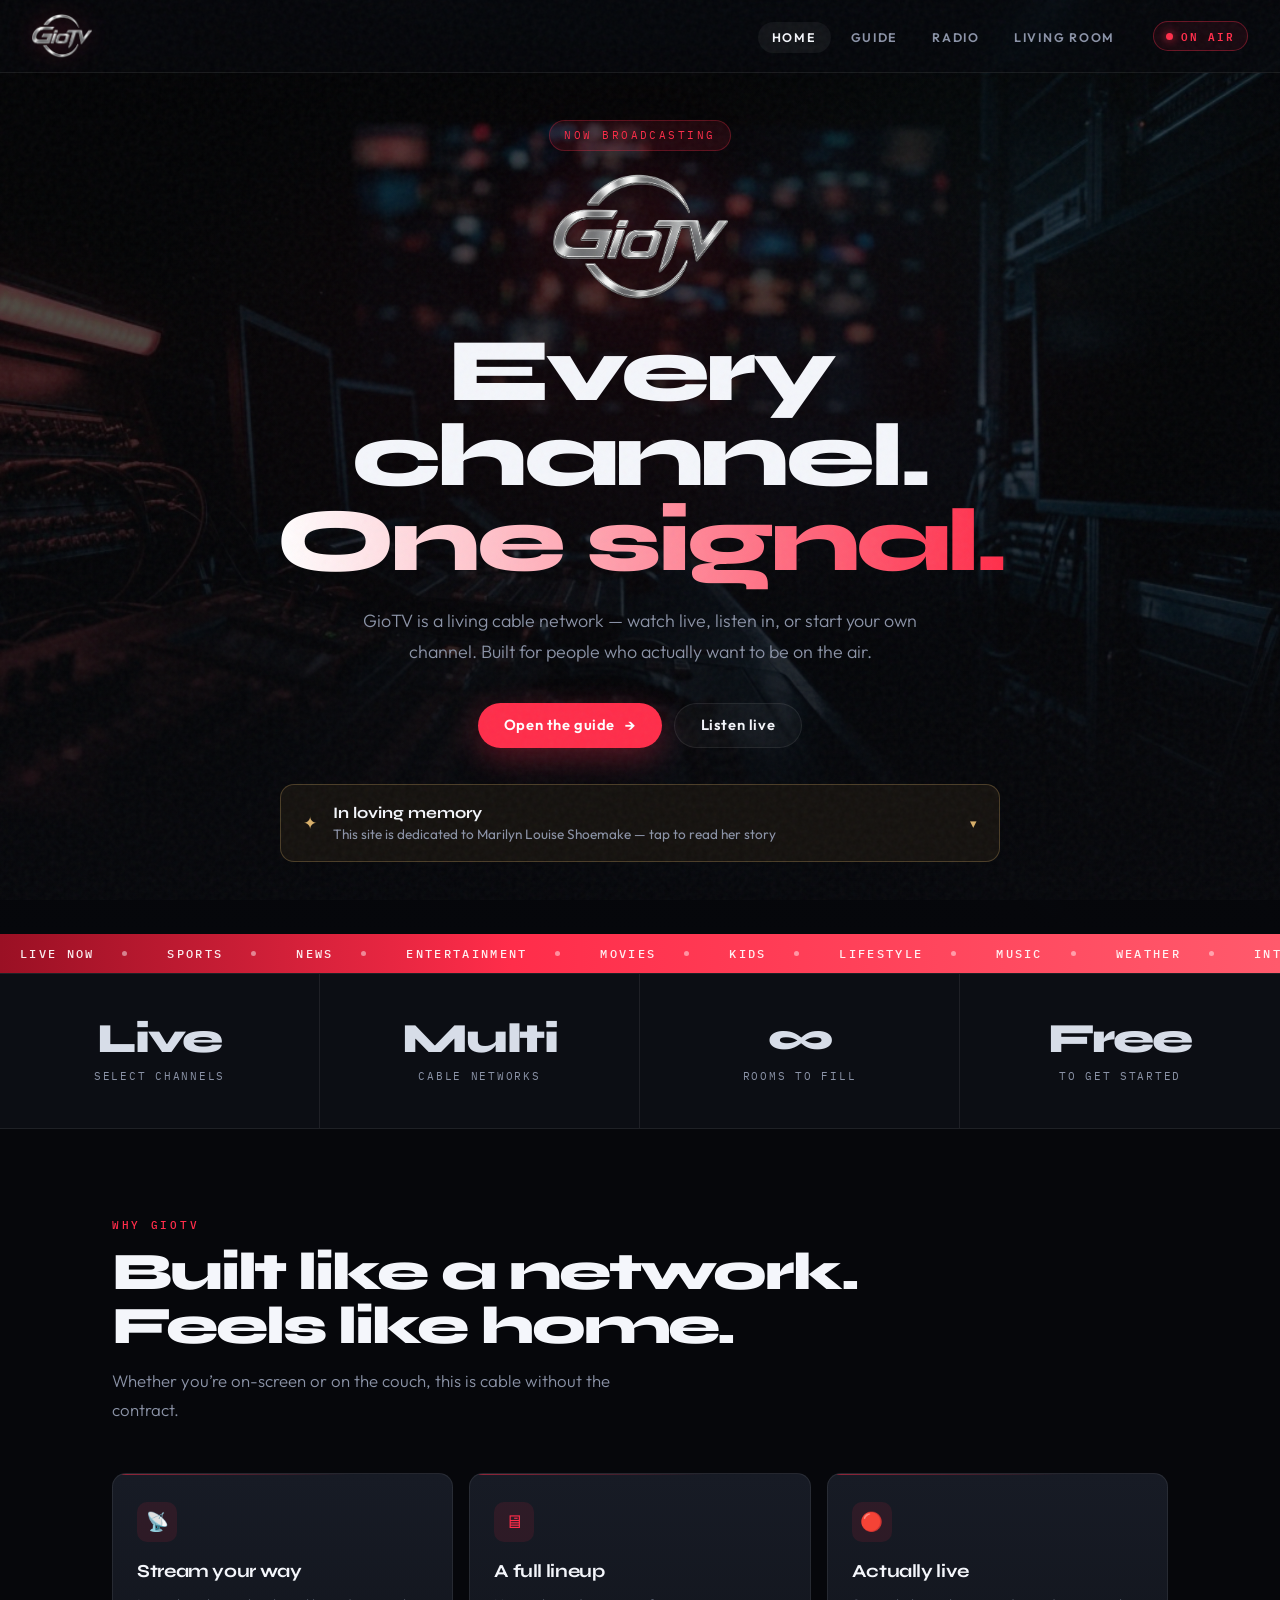
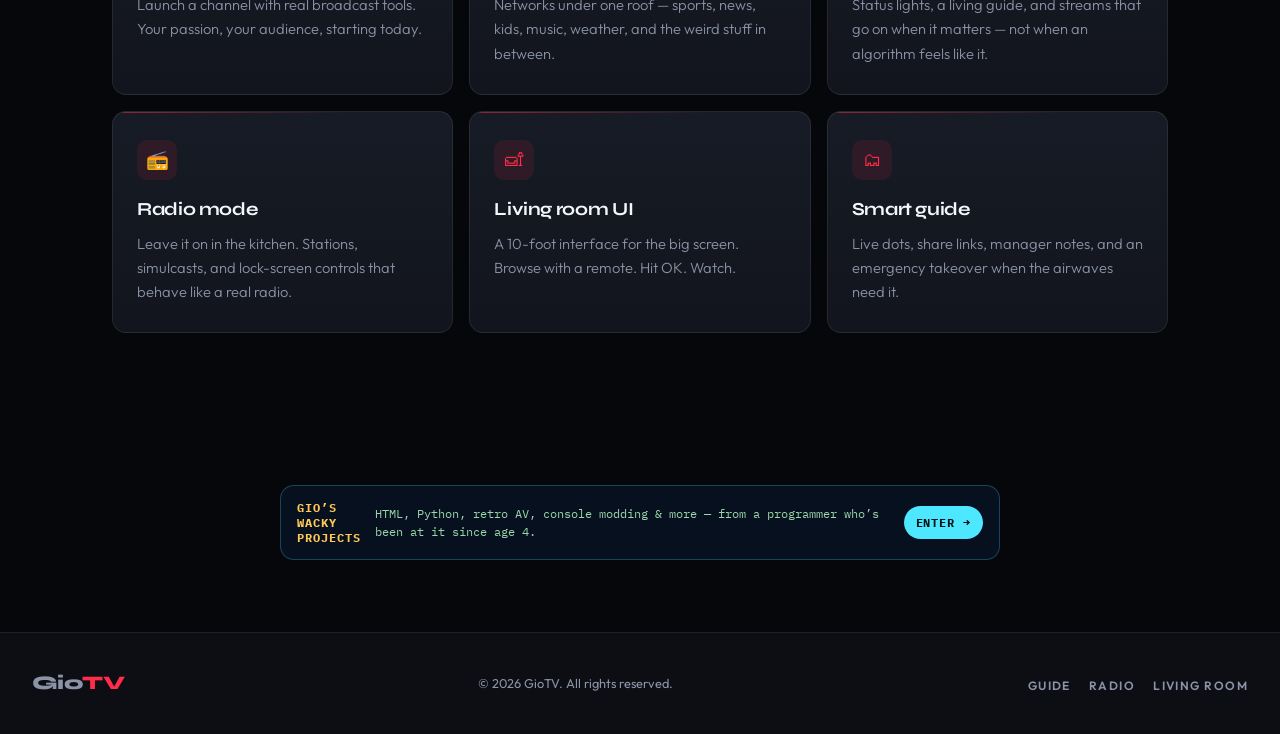
==== index.html @ 9ea66866 "Show the memorial under the homepage hero buttons It was sitting under the hero overlay. Lift it int" ====
<!DOCTYPE html>
<html lang="en">
<head>
  <meta charset="UTF-8" />
  <meta name="viewport" content="width=device-width, initial-scale=1.0"/>
  <title>GioTV – Every Channel. One Signal.</title>
  <link rel="stylesheet" href="style.css"/>
</head>
<body>
  <header class="site-header">
    <a class="brand" href="index.html">
      <img src="TV.png" alt="GioTV" class="brand-mark"/>
    </a>
    <input type="checkbox" id="nav-toggle"/>
    <label class="nav-burger" for="nav-toggle" aria-label="Open menu"><span></span><span></span><span></span></label>
    <ul class="nav-links">
      <li><a href="index.html" class="active">Home</a></li>
      <li><a href="guide.html">Guide</a></li>
      <li><a href="radio.html">Radio</a></li>
      <li><a href="tv.html">Living Room</a></li>
    </ul>
    <span class="on-air"><i></i> On air</span>
  </header>

  <section class="hero">
    <div class="hero-bg" aria-hidden="true"></div>
    <div class="hero-inner">
      <div class="hero-tag">Now broadcasting</div>
      <img src="TV.png" alt="GioTV" class="hero-logo"/>
      <h1 class="hero-headline">Every channel.<br/><em>One signal.</em></h1>
      <p class="hero-sub">
        GioTV is a living cable network — watch live, listen in, or start your own channel.
        Built for people who actually want to be on the air.
      </p>
      <div class="hero-actions">
        <a href="guide.html" class="btn btn-primary btn-arrow">Open the guide</a>
        <a href="radio.html" class="btn btn-outline">Listen live</a>
      </div>

      <div class="memorial-toggle-wrap hero-memorial">
      <button type="button" class="memorial-toggle-btn" id="memorialToggleBtn" aria-expanded="false" aria-controls="memorialPanel">
        <span class="memorial-toggle-icon">✦</span>
        <span class="memorial-toggle-text">
          <span class="memorial-toggle-title">In loving memory</span>
          <span class="memorial-toggle-sub">This site is dedicated to Marilyn Louise Shoemake — tap to read her story</span>
        </span>
        <span class="memorial-toggle-chevron">▾</span>
      </button>
      <div class="memorial-panel" id="memorialPanel">
        <section class="memorial-section" id="memorial">
          <div class="memorial-inner">
            <div class="memorial-photo-wrap">
              <div class="memorial-photo-frame">
                <img src="memorial.jpg" alt="Marilyn Louise Shoemake" class="memorial-photo"/>
              </div>
              <p class="memorial-photo-caption">Marilyn Louise Shoemake</p>
              <p class="memorial-dates">Age 87 · Passed July 19, 2026</p>
            </div>
            <div class="memorial-text">
              <div class="memorial-eyebrow">In loving memory</div>
              <h2 class="memorial-name">Marilyn Louise (Blanford) Shoemake</h2>
              <p class="memorial-lifespan">Patton, Missouri · Age 87</p>
              <div class="memorial-body">
                <p>Marilyn passed away peacefully on July 19, 2026. On June 14, 1954, she married the love of her life, <strong>Richard M. Shoemake</strong>, and together they built a life rooted in faith, family, hard work, and unconditional love.</p>
                <p>She is lovingly remembered by her children. Her greatest joy was loving others — whether caring for her family, tending her garden, feeding her animals, or welcoming loved ones around her table with homemade meals and her famous yeast rolls. Marilyn lived a life of quiet kindness and unwavering love, and her memory will forever be a blessing to all who knew and loved her.</p>
              </div>
              <div class="memorial-quote">
                <p>“Death will be no more.”</p>
                <cite>Revelation 21:4 · <a href="https://www.jw.org" target="_blank" rel="noopener">JW.org</a></cite>
              </div>
              <p class="memorial-dedication">This site is dedicated to her memory <span>— Gio</span></p>
            </div>
          </div>
        </section>
      </div>
      </div>
    </div>
  </section>

  <div class="ticker-wrap" aria-hidden="true">
    <div class="ticker">
      <div class="ticker-item">Live now<span class="ticker-dot"></span></div>
      <div class="ticker-item">Sports<span class="ticker-dot"></span></div>
      <div class="ticker-item">News<span class="ticker-dot"></span></div>
      <div class="ticker-item">Entertainment<span class="ticker-dot"></span></div>
      <div class="ticker-item">Movies<span class="ticker-dot"></span></div>
      <div class="ticker-item">Kids<span class="ticker-dot"></span></div>
      <div class="ticker-item">Lifestyle<span class="ticker-dot"></span></div>
      <div class="ticker-item">Music<span class="ticker-dot"></span></div>
      <div class="ticker-item">Weather<span class="ticker-dot"></span></div>
      <div class="ticker-item">International<span class="ticker-dot"></span></div>
      <div class="ticker-item">Live now<span class="ticker-dot"></span></div>
      <div class="ticker-item">Sports<span class="ticker-dot"></span></div>
      <div class="ticker-item">News<span class="ticker-dot"></span></div>
      <div class="ticker-item">Entertainment<span class="ticker-dot"></span></div>
      <div class="ticker-item">Movies<span class="ticker-dot"></span></div>
      <div class="ticker-item">Kids<span class="ticker-dot"></span></div>
      <div class="ticker-item">Lifestyle<span class="ticker-dot"></span></div>
      <div class="ticker-item">Music<span class="ticker-dot"></span></div>
      <div class="ticker-item">Weather<span class="ticker-dot"></span></div>
      <div class="ticker-item">International<span class="ticker-dot"></span></div>
    </div>
  </div>

  <div class="stats reveal">
    <div class="stat"><div class="stat-num">Live</div><div class="stat-label">Select channels</div></div>
    <div class="stat"><div class="stat-num">Multi</div><div class="stat-label">Cable networks</div></div>
    <div class="stat"><div class="stat-num">∞</div><div class="stat-label">Rooms to fill</div></div>
    <div class="stat"><div class="stat-num">Free</div><div class="stat-label">To get started</div></div>
  </div>

  <div class="section reveal">
    <p class="section-label">Why GioTV</p>
    <h2 class="section-title">Built like a network.<br/>Feels like home.</h2>
    <p class="section-sub">Whether you’re on-screen or on the couch, this is cable without the contract.</p>
    <div class="features-grid">
      <div class="feature-card">
        <div class="feature-icon">📡</div>
        <div class="feature-title">Stream your way</div>
        <p class="feature-desc">Launch a channel with real broadcast tools. Your passion, your audience, starting today.</p>
      </div>
      <div class="feature-card">
        <div class="feature-icon">🖥</div>
        <div class="feature-title">A full lineup</div>
        <p class="feature-desc">Networks under one roof — sports, news, kids, music, weather, and the weird stuff in between.</p>
      </div>
      <div class="feature-card">
        <div class="feature-icon">🔴</div>
        <div class="feature-title">Actually live</div>
        <p class="feature-desc">Status lights, a living guide, and streams that go on when it matters — not when an algorithm feels like it.</p>
      </div>
      <div class="feature-card">
        <div class="feature-icon">📻</div>
        <div class="feature-title">Radio mode</div>
        <p class="feature-desc">Leave it on in the kitchen. Stations, simulcasts, and lock-screen controls that behave like a real radio.</p>
      </div>
      <div class="feature-card">
        <div class="feature-icon">🛋</div>
        <div class="feature-title">Living room UI</div>
        <p class="feature-desc">A 10-foot interface for the big screen. Browse with a remote. Hit OK. Watch.</p>
      </div>
      <div class="feature-card">
        <div class="feature-icon">🗂</div>
        <div class="feature-title">Smart guide</div>
        <p class="feature-desc">Live dots, share links, manager notes, and an emergency takeover when the airwaves need it.</p>
      </div>
    </div>
  </div>

  <div class="section" style="padding-top:24px; padding-bottom:72px;">
    <a class="gwp-wrap" href="https://gios-projects.pages.dev" target="_blank" rel="noopener" style="text-decoration:none; display:block;">
      <div class="gwp-banner">
        <div class="gwp-logo">Gio’s<br/>Wacky<br/>Projects</div>
        <div class="gwp-desc">HTML, Python, retro AV, console modding &amp; more — from a programmer who’s been at it since age 4.</div>
        <div class="gwp-btn">Enter →</div>
      </div>
    </a>
  </div>

  <footer>
    <div class="footer-logo">Gio<span>TV</span></div>
    <p class="footer-copy">© 2026 GioTV. All rights reserved.</p>
    <ul class="footer-links">
      <li><a href="guide.html">Guide</a></li>
      <li><a href="radio.html">Radio</a></li>
      <li><a href="tv.html">Living Room</a></li>
    </ul>
  </footer>

  <script src="site.js"></script>
</body>
</html>
---- style.css ----
@import url('https://fonts.googleapis.com/css2?family=IBM+Plex+Mono:wght@400;500;600&family=Outfit:wght@300;400;500;600;700&family=Syne:wght@600;700;800&display=swap');

:root {
  --red: #ff2d4a;
  --dark-red: #c41632;
  --black: #06070b;
  --off-black: #0c0e14;
  --card-bg: #12151d;
  --surface: #161922;
  --border: rgba(255, 255, 255, 0.08);
  --text: #f4f6fb;
  --muted: #8b93a7;
  --chrome: #d7dde8;
  --gold: #ffc857;
  --sepia: #d9b06a;
  --purple: #c084fc;
  --blue: #4de8ff;
  --dark-blue: #1498b0;
  --cyan: #4de8ff;
  --radius: 14px;
  --header-h: 72px;
  --shadow: 0 24px 80px rgba(0, 0, 0, 0.45);
}

*, *::before, *::after { box-sizing: border-box; margin: 0; padding: 0; }

html { scroll-behavior: smooth; }

body {
  background: var(--black);
  color: var(--text);
  font-family: 'Outfit', sans-serif;
  font-weight: 400;
  overflow-x: hidden;
  min-height: 100vh;
  line-height: 1.5;
}

body::before {
  content: '';
  position: fixed;
  inset: 0;
  pointer-events: none;
  z-index: 9999;
  opacity: 0.045;
  background-image: url("data:image/svg+xml,%3Csvg viewBox='0 0 200 200' xmlns='http://www.w3.org/2000/svg'%3E%3Cfilter id='n'%3E%3CfeTurbulence type='fractalNoise' baseFrequency='0.85' numOctaves='4' stitchTiles='stitch'/%3E%3C/filter%3E%3Crect width='100%25' height='100%25' filter='url(%23n)'/%3E%3C/svg%3E");
}

img {
  -webkit-user-drag: none;
  user-select: none;
  -webkit-user-select: none;
}

a { color: inherit; }

/* ── HEADER ── */
.site-header,
nav.site-header {
  position: fixed;
  top: 0; left: 0; right: 0;
  z-index: 200;
  display: flex;
  align-items: center;
  justify-content: space-between;
  gap: 24px;
  padding: 14px 32px;
  min-height: var(--header-h);
  background: rgba(6, 7, 11, 0.78);
  backdrop-filter: blur(22px) saturate(1.5);
  border-bottom: 1px solid var(--border);
}

.brand {
  display: flex;
  align-items: center;
  gap: 12px;
  text-decoration: none;
  color: var(--text);
  flex-shrink: 0;
}

.brand img,
.brand-mark {
  height: 44px;
  width: auto;
  display: block;
  filter: drop-shadow(0 0 12px rgba(255, 45, 74, 0.25));
  pointer-events: none;
}

.nav-links {
  display: flex;
  align-items: center;
  gap: 6px;
  list-style: none;
  margin-left: auto;
}

.nav-links a {
  color: var(--muted);
  text-decoration: none;
  font-size: 0.78rem;
  letter-spacing: 0.14em;
  text-transform: uppercase;
  font-weight: 600;
  padding: 8px 14px;
  border-radius: 999px;
  transition: color 0.2s, background 0.2s;
}

.nav-links a:hover,
.nav-links a.active,
.nav-links a.is-active {
  color: var(--text);
  background: rgba(255, 255, 255, 0.05);
}

.on-air {
  display: inline-flex;
  align-items: center;
  gap: 8px;
  font-family: 'IBM Plex Mono', monospace;
  font-size: 0.68rem;
  letter-spacing: 0.18em;
  text-transform: uppercase;
  color: var(--red);
  border: 1px solid rgba(255, 45, 74, 0.35);
  background: rgba(255, 45, 74, 0.08);
  padding: 6px 12px;
  border-radius: 999px;
  font-weight: 600;
  flex-shrink: 0;
}

.on-air i {
  width: 7px; height: 7px;
  border-radius: 50%;
  background: var(--red);
  box-shadow: 0 0 10px var(--red);
  animation: livePulse 1.6s ease-in-out infinite;
}

@keyframes livePulse {
  0%, 100% { opacity: 1; transform: scale(1); }
  50% { opacity: 0.45; transform: scale(0.85); }
}

.nav-burger {
  display: none;
  width: 42px; height: 42px;
  border: 1px solid var(--border);
  background: var(--card-bg);
  border-radius: 10px;
  cursor: pointer;
  align-items: center;
  justify-content: center;
  flex-direction: column;
  gap: 5px;
}

.nav-burger span {
  display: block;
  width: 16px; height: 1.5px;
  background: var(--text);
}

#nav-toggle { display: none; }

/* ── BUTTONS ── */
.btn {
  display: inline-flex;
  align-items: center;
  justify-content: center;
  gap: 10px;
  padding: 14px 26px;
  border-radius: 999px;
  font-family: 'Outfit', sans-serif;
  font-size: 0.92rem;
  letter-spacing: 0.04em;
  font-weight: 600;
  text-decoration: none;
  transition: transform 0.18s, box-shadow 0.18s, background 0.18s, border-color 0.18s;
  cursor: pointer;
  border: none;
  line-height: 1;
}

.btn:hover { transform: translateY(-2px); }

.btn-primary {
  background: var(--red);
  color: #fff;
  box-shadow: 0 10px 32px rgba(255, 45, 74, 0.32);
}

.btn-primary:hover {
  background: #ff4760;
  box-shadow: 0 14px 40px rgba(255, 45, 74, 0.45);
}

.btn-outline {
  background: rgba(255, 255, 255, 0.03);
  color: var(--text);
  border: 1px solid var(--border);
}

.btn-outline:hover {
  background: rgba(255, 255, 255, 0.07);
  border-color: rgba(255, 255, 255, 0.22);
}

.btn-gold {
  background: var(--gold);
  color: #1a1200;
  box-shadow: 0 8px 24px rgba(255, 200, 87, 0.25);
}

.btn-gold:hover { background: #ffd36e; }

.btn-blue {
  background: var(--blue);
  color: #041418;
  box-shadow: 0 8px 24px rgba(77, 232, 255, 0.22);
}

.btn-blue:hover { background: #73eeff; }

.btn-red {
  background: var(--red);
  color: #fff;
}

.btn-purple {
  background: var(--purple);
  color: #1a0828;
  box-shadow: 0 8px 24px rgba(192, 132, 252, 0.28);
}

.btn-purple:hover { background: #d0a0ff; }

.btn-arrow::after { content: '→'; font-size: 1.05em; }

/* ── TICKER ── */
.ticker-wrap {
  width: 100%;
  background: linear-gradient(90deg, #9a1024, var(--red) 40%, #ff5a6c);
  overflow: hidden;
  padding: 11px 0;
}

.page-header + .ticker-wrap { margin-bottom: 8px; }

.radio-page .ticker-wrap {
  background: linear-gradient(90deg, #0a5a66, var(--cyan) 50%, #7af0ff);
}

.ticker {
  display: flex;
  white-space: nowrap;
  animation: ticker 32s linear infinite;
}

.ticker-item {
  display: inline-flex;
  align-items: center;
  gap: 28px;
  padding: 0 20px;
  font-family: 'IBM Plex Mono', monospace;
  font-size: 0.72rem;
  letter-spacing: 0.2em;
  text-transform: uppercase;
  font-weight: 500;
  color: rgba(255, 255, 255, 0.92);
}

.radio-page .ticker-item { color: #041418; }

.ticker-dot {
  width: 5px; height: 5px;
  background: currentColor;
  border-radius: 50%;
  opacity: 0.5;
  flex-shrink: 0;
}

@keyframes ticker { from { transform: translateX(0); } to { transform: translateX(-50%); } }

/* ── HERO ── */
.hero {
  min-height: 100vh;
  display: flex;
  flex-direction: column;
  align-items: center;
  justify-content: center;
  text-align: center;
  padding: 120px 24px 72px;
  position: relative;
  overflow: visible;
}

.hero-bg {
  position: absolute;
  inset: 0;
  background:
    radial-gradient(ellipse 70% 55% at 50% 40%, rgba(255, 45, 74, 0.16), transparent 60%),
    radial-gradient(ellipse 50% 40% at 80% 20%, rgba(77, 232, 255, 0.08), transparent 55%),
    url('hero-studio.jpg') center / cover no-repeat;
  filter: brightness(0.55);
  z-index: 0;
}

.hero::after {
  content: '';
  position: absolute;
  inset: 0;
  background: linear-gradient(180deg, rgba(6, 7, 11, 0.35) 0%, rgba(6, 7, 11, 0.55) 55%, var(--black) 100%);
  z-index: 1;
}

.hero-inner {
  position: relative;
  z-index: 2;
  max-width: 920px;
}

.hero-logo {
  height: 128px;
  object-fit: contain;
  display: block;
  margin: 0 auto 28px;
  filter: drop-shadow(0 12px 40px rgba(0, 0, 0, 0.65)) drop-shadow(0 0 40px rgba(255, 45, 74, 0.28));
  animation: logoIn 1s cubic-bezier(0.16, 1, 0.3, 1) both;
}

@keyframes logoIn {
  from { opacity: 0; transform: translateY(-16px) scale(0.96); }
  to { opacity: 1; transform: translateY(0) scale(1); }
}

.hero-tag,
.page-tag {
  display: inline-flex;
  align-items: center;
  gap: 8px;
  font-family: 'IBM Plex Mono', monospace;
  font-size: 0.7rem;
  letter-spacing: 0.22em;
  text-transform: uppercase;
  color: var(--red);
  background: rgba(255, 45, 74, 0.1);
  border: 1px solid rgba(255, 45, 74, 0.28);
  padding: 6px 14px;
  border-radius: 999px;
  margin-bottom: 22px;
  animation: fadeUp 0.8s 0.15s cubic-bezier(0.16, 1, 0.3, 1) both;
}

.radio-page .page-tag {
  color: var(--cyan);
  background: rgba(77, 232, 255, 0.1);
  border-color: rgba(77, 232, 255, 0.3);
}

.hero-headline,
.page-title {
  font-family: 'Syne', sans-serif;
  font-weight: 800;
  font-size: clamp(2.8rem, 7.2vw, 5.6rem);
  line-height: 0.95;
  letter-spacing: -0.04em;
  color: var(--text);
  margin-bottom: 22px;
  animation: fadeUp 0.8s 0.28s cubic-bezier(0.16, 1, 0.3, 1) both;
}

.hero-headline em,
.page-title em {
  font-style: normal;
  background: linear-gradient(90deg, #fff, var(--red));
  -webkit-background-clip: text;
  background-clip: text;
  -webkit-text-fill-color: transparent;
}

.radio-page .page-title em {
  background: linear-gradient(90deg, #fff, var(--cyan));
  -webkit-background-clip: text;
  background-clip: text;
  -webkit-text-fill-color: transparent;
}

.hero-sub,
.page-sub {
  font-size: 1.12rem;
  color: var(--muted);
  max-width: 560px;
  margin: 0 auto 36px;
  line-height: 1.7;
  font-weight: 300;
  animation: fadeUp 0.8s 0.42s cubic-bezier(0.16, 1, 0.3, 1) both;
}

.hero-sub strong { color: var(--text); font-weight: 600; }

.hero-actions,
.header-actions {
  display: flex;
  gap: 12px;
  justify-content: center;
  flex-wrap: wrap;
  animation: fadeUp 0.8s 0.55s cubic-bezier(0.16, 1, 0.3, 1) both;
}

@keyframes fadeUp {
  from { opacity: 0; transform: translateY(18px); }
  to { opacity: 1; transform: translateY(0); }
}

/* ── CHANNEL RAIL ── */
.rail-wrap {
  position: relative;
  z-index: 2;
  width: min(1120px, 100%);
  margin: 56px auto 0;
  padding: 0 8px;
}

.rail-label {
  font-family: 'IBM Plex Mono', monospace;
  font-size: 0.68rem;
  letter-spacing: 0.22em;
  text-transform: uppercase;
  color: var(--muted);
  margin-bottom: 14px;
  text-align: left;
}

.rail {
  display: flex;
  gap: 12px;
  overflow-x: auto;
  padding-bottom: 12px;
  scroll-snap-type: x mandatory;
  scrollbar-width: none;
}

.rail::-webkit-scrollbar { display: none; }

.rail-card {
  flex: 0 0 210px;
  scroll-snap-align: start;
  text-decoration: none;
  color: var(--text);
}

.rail-card figure {
  aspect-ratio: 16 / 9;
  border-radius: 12px;
  overflow: hidden;
  border: 1px solid var(--border);
  background: var(--card-bg);
  position: relative;
}

.rail-card img {
  width: 100%; height: 100%;
  object-fit: cover;
  display: block;
  pointer-events: none;
  transition: transform 0.45s ease;
}

.rail-card:hover img { transform: scale(1.06); }

.rail-card figcaption {
  margin-top: 8px;
  font-size: 0.82rem;
  font-weight: 600;
  letter-spacing: 0.02em;
}

/* ── STATS ── */
.stats {
  display: grid;
  grid-template-columns: repeat(4, 1fr);
  border-top: 1px solid var(--border);
  border-bottom: 1px solid var(--border);
  background: var(--off-black);
}

.stat {
  padding: 44px 24px;
  text-align: center;
  border-right: 1px solid var(--border);
}

.stat:last-child { border-right: none; }

.stat-num {
  font-family: 'Syne', sans-serif;
  font-weight: 800;
  font-size: 2.6rem;
  color: var(--chrome);
  line-height: 1;
  margin-bottom: 8px;
  letter-spacing: -0.04em;
}

.stat-label {
  font-family: 'IBM Plex Mono', monospace;
  font-size: 0.68rem;
  letter-spacing: 0.16em;
  text-transform: uppercase;
  color: var(--muted);
}

/* ── SECTIONS ── */
.section {
  max-width: 1120px;
  margin: 0 auto;
  padding: 88px 32px;
}

.section-label {
  font-family: 'IBM Plex Mono', monospace;
  font-size: 0.7rem;
  letter-spacing: 0.24em;
  text-transform: uppercase;
  color: var(--red);
  margin-bottom: 12px;
  font-weight: 500;
}

.radio-page .section-label { color: var(--cyan); }

.section-title,
.section-heading {
  font-family: 'Syne', sans-serif;
  font-weight: 800;
  font-size: clamp(2rem, 4.4vw, 3.3rem);
  line-height: 1.02;
  letter-spacing: -0.04em;
  margin-bottom: 14px;
}

.section-sub {
  color: var(--muted);
  font-size: 1.05rem;
  max-width: 520px;
  line-height: 1.7;
  margin-bottom: 48px;
  font-weight: 300;
}

.features-grid {
  display: grid;
  grid-template-columns: repeat(3, 1fr);
  gap: 16px;
}

.feature-card {
  background: linear-gradient(180deg, #171b25, var(--card-bg));
  border: 1px solid var(--border);
  border-radius: var(--radius);
  padding: 28px 24px;
  position: relative;
  overflow: hidden;
  transition: border-color 0.25s, transform 0.25s, box-shadow 0.25s;
}

.feature-card::before {
  content: '';
  position: absolute;
  top: 0; left: 0; right: 0;
  height: 1px;
  background: linear-gradient(90deg, var(--red), transparent 70%);
  opacity: 0.55;
}

.feature-card:hover {
  border-color: rgba(255, 45, 74, 0.35);
  transform: translateY(-4px);
  box-shadow: var(--shadow);
}

.feature-icon {
  width: 40px; height: 40px;
  border-radius: 10px;
  display: grid;
  place-items: center;
  background: rgba(255, 45, 74, 0.1);
  color: var(--red);
  font-size: 1.15rem;
  margin-bottom: 16px;
}

.feature-title {
  font-family: 'Syne', sans-serif;
  font-size: 1.15rem;
  font-weight: 700;
  letter-spacing: -0.02em;
  margin-bottom: 8px;
}

.feature-desc {
  font-size: 0.92rem;
  color: var(--muted);
  line-height: 1.65;
  font-weight: 300;
}

/* ── LINEUP GRID (home) ── */
.lineup-grid {
  display: grid;
  grid-template-columns: repeat(4, 1fr);
  gap: 16px;
}

.lineup-card {
  text-decoration: none;
  color: var(--text);
  background: var(--card-bg);
  border: 1px solid var(--border);
  border-radius: var(--radius);
  overflow: hidden;
  transition: transform 0.25s, border-color 0.25s, box-shadow 0.25s;
}

.lineup-card:hover {
  transform: translateY(-5px);
  border-color: rgba(255, 45, 74, 0.4);
  box-shadow: var(--shadow);
}

.lineup-card .thumb {
  aspect-ratio: 16 / 9;
  overflow: hidden;
  background: #000;
}

.lineup-card img {
  width: 100%; height: 100%;
  object-fit: cover;
  pointer-events: none;
  transition: transform 0.45s ease;
}

.lineup-card:hover img { transform: scale(1.06); }

.lineup-card .meta {
  padding: 12px 14px 16px;
}

.lineup-card h3 {
  font-size: 0.95rem;
  font-weight: 650;
  letter-spacing: -0.01em;
}

.lineup-card p {
  font-size: 0.75rem;
  color: var(--muted);
  margin-top: 3px;
  text-transform: uppercase;
  letter-spacing: 0.1em;
}

/* ── MEMORIAL ── */
.memorial-toggle-wrap {
  max-width: 1120px;
  margin: 0 auto;
  padding: 0 32px 24px;
}

.hero-memorial {
  position: relative;
  z-index: 2;
  width: 100%;
  max-width: 720px;
  margin: 36px auto 0;
  padding: 0;
  text-align: left;
}

.memorial-toggle-btn {
  width: 100%;
  display: flex;
  align-items: center;
  gap: 16px;
  background: #14110e;
  border: 1px solid rgba(217, 176, 106, 0.28);
  border-radius: var(--radius);
  padding: 18px 22px;
  cursor: pointer;
  text-align: left;
  transition: border-color 0.25s, background 0.25s;
  font-family: inherit;
  color: inherit;
}

.memorial-toggle-btn:hover {
  border-color: rgba(217, 176, 106, 0.5);
  background: #1a1612;
}

.memorial-toggle-icon { color: var(--sepia); font-size: 1.05rem; flex-shrink: 0; }

.memorial-toggle-text { flex: 1; display: flex; flex-direction: column; gap: 3px; }

.memorial-toggle-title {
  font-family: 'Syne', sans-serif;
  font-size: 1rem;
  font-weight: 700;
}

.memorial-toggle-sub { font-size: 0.85rem; color: var(--muted); }

.memorial-toggle-chevron {
  color: var(--sepia);
  transition: transform 0.3s ease;
}

.memorial-toggle-btn[aria-expanded="true"] .memorial-toggle-chevron { transform: rotate(180deg); }

.memorial-panel { max-height: 0; overflow: hidden; transition: max-height 0.55s cubic-bezier(0.16, 1, 0.3, 1); }
.memorial-panel.open { max-height: 3200px; }

.memorial-section {
  background: linear-gradient(180deg, #14110e 0%, #0d0c0a 100%);
  border: 1px solid rgba(217, 176, 106, 0.22);
  border-radius: var(--radius);
  margin-top: 12px;
}

.memorial-inner {
  max-width: 1000px;
  margin: 0 auto;
  padding: 56px 36px;
  display: grid;
  grid-template-columns: 300px 1fr;
  gap: 48px;
  align-items: start;
}

.memorial-photo-frame {
  background: #1c1712;
  border: 1px solid rgba(217, 176, 106, 0.28);
  border-radius: 10px;
  padding: 10px;
  box-shadow: var(--shadow);
}

.memorial-photo {
  width: 100%;
  height: auto;
  display: block;
  border-radius: 6px;
  filter: sepia(0.22) contrast(1.04);
  pointer-events: none;
}

.memorial-photo-caption {
  text-align: center;
  margin-top: 14px;
  font-style: italic;
  font-size: 0.95rem;
  color: var(--sepia);
}

.memorial-dates {
  text-align: center;
  margin-top: 4px;
  font-family: 'IBM Plex Mono', monospace;
  font-size: 0.7rem;
  letter-spacing: 0.14em;
  text-transform: uppercase;
  color: var(--muted);
}

.memorial-eyebrow {
  display: inline-flex;
  background: rgba(217, 176, 106, 0.1);
  border: 1px solid rgba(217, 176, 106, 0.3);
  border-radius: 999px;
  padding: 5px 12px;
  font-family: 'IBM Plex Mono', monospace;
  font-size: 0.66rem;
  letter-spacing: 0.18em;
  text-transform: uppercase;
  color: var(--sepia);
  margin-bottom: 16px;
}

.memorial-name {
  font-family: 'Syne', sans-serif;
  font-weight: 800;
  font-size: clamp(1.8rem, 3.4vw, 2.6rem);
  letter-spacing: -0.03em;
  line-height: 1.1;
  margin-bottom: 6px;
}

.memorial-lifespan {
  font-family: 'IBM Plex Mono', monospace;
  font-size: 0.78rem;
  letter-spacing: 0.12em;
  text-transform: uppercase;
  color: var(--sepia);
  margin-bottom: 22px;
}

.memorial-body p {
  line-height: 1.8;
  color: var(--muted);
  margin-bottom: 14px;
}

.memorial-body strong { color: var(--text); font-weight: 600; }

.memorial-quote {
  margin-top: 28px;
  padding: 22px 24px;
  border-left: 2px solid var(--gold);
  background: rgba(255, 200, 87, 0.05);
  border-radius: 0 10px 10px 0;
}

.memorial-quote p {
  font-style: italic;
  font-size: 1.2rem;
  color: var(--text);
  line-height: 1.55;
  margin-bottom: 8px;
}

.memorial-quote cite {
  font-style: normal;
  font-family: 'IBM Plex Mono', monospace;
  font-size: 0.72rem;
  letter-spacing: 0.1em;
  text-transform: uppercase;
  color: var(--gold);
}

.memorial-quote cite a { color: var(--gold); }

.memorial-dedication {
  margin-top: 24px;
  font-family: 'IBM Plex Mono', monospace;
  font-size: 0.72rem;
  letter-spacing: 0.12em;
  text-transform: uppercase;
  color: var(--muted);
}

.memorial-dedication span { color: var(--sepia); }

/* ── FOOTER ── */
footer {
  border-top: 1px solid var(--border);
  padding: 36px 32px;
  display: flex;
  align-items: center;
  justify-content: space-between;
  flex-wrap: wrap;
  gap: 16px;
  background: var(--off-black);
}

.footer-logo {
  font-family: 'Syne', sans-serif;
  font-weight: 800;
  font-size: 1.2rem;
  letter-spacing: -0.03em;
  color: var(--muted);
}

.footer-logo span { color: var(--red); }

.footer-copy {
  font-size: 0.8rem;
  color: var(--muted);
}

.footer-links {
  display: flex;
  gap: 18px;
  list-style: none;
}

.footer-links a {
  font-size: 0.75rem;
  color: var(--muted);
  text-decoration: none;
  letter-spacing: 0.12em;
  text-transform: uppercase;
  font-weight: 600;
  transition: color 0.2s;
}

.footer-links a:hover { color: var(--text); }

/* ── PAGE HEADER (guide / radio) ── */
.page-header {
  padding: 132px 32px 56px;
  position: relative;
  overflow: hidden;
  text-align: center;
}

.page-header::before {
  content: '';
  position: absolute;
  inset: 0;
  background:
    radial-gradient(ellipse 70% 80% at 50% 0%, rgba(255, 45, 74, 0.16) 0%, transparent 70%),
    linear-gradient(180deg, #10131c 0%, var(--black) 100%);
  z-index: 0;
}

.radio-page .page-header::before {
  background:
    radial-gradient(ellipse 70% 80% at 50% 0%, rgba(77, 232, 255, 0.16) 0%, transparent 70%),
    linear-gradient(180deg, #0b151a 0%, var(--black) 100%);
}

.page-header-inner { position: relative; z-index: 2; }

.guide-key {
  display: inline-block;
  cursor: pointer;
}

.guide-key summary {
  font-family: 'IBM Plex Mono', monospace;
  font-size: 0.72rem;
  letter-spacing: 0.14em;
  text-transform: uppercase;
  color: var(--muted);
  font-weight: 500;
  list-style: none;
  display: inline-flex;
  align-items: center;
  gap: 8px;
  padding: 8px 16px;
  border: 1px solid var(--border);
  border-radius: 999px;
  background: rgba(255, 255, 255, 0.03);
}

.guide-key summary::-webkit-details-marker { display: none; }
.guide-key summary::before { content: '▸'; font-size: 0.7rem; }
.guide-key[open] summary::before { transform: rotate(90deg); }

.key-content {
  margin-top: 12px;
  background: var(--card-bg);
  border: 1px solid var(--border);
  border-radius: var(--radius);
  padding: 18px 20px;
  display: flex;
  flex-direction: column;
  gap: 8px;
  text-align: left;
  max-width: 420px;
  margin-left: auto;
  margin-right: auto;
}

.key-content p {
  font-size: 0.85rem;
  color: var(--muted);
  display: flex;
  align-items: center;
  gap: 10px;
}

.key-content strong { color: var(--text); }

.dot {
  width: 8px; height: 8px;
  border-radius: 50%;
  flex-shrink: 0;
  display: inline-block;
}

.dot-online { background: var(--red); box-shadow: 0 0 6px var(--red); }
.dot-offline { background: var(--muted); }
.dot-private { background: var(--purple); box-shadow: 0 0 6px var(--purple); }
.dot-gold { background: var(--gold); box-shadow: 0 0 6px var(--gold); }

.main-content {
  max-width: 1120px;
  margin: 0 auto;
  padding: 28px 28px 96px;
}

/* ── CTA BANNERS ── */
.cta-banner {
  background: var(--off-black);
  border: 1px solid var(--border);
  border-radius: var(--radius);
  padding: 24px 28px;
  display: flex;
  align-items: center;
  justify-content: space-between;
  gap: 20px;
  margin-bottom: 32px;
  position: relative;
  overflow: hidden;
}

.cta-banner::before {
  content: '';
  position: absolute;
  top: 0; left: 0; right: 0;
  height: 1px;
  background: linear-gradient(90deg, var(--gold), transparent);
}

.cta-banner-text .cta-label {
  font-family: 'IBM Plex Mono', monospace;
  font-size: 0.68rem;
  letter-spacing: 0.22em;
  text-transform: uppercase;
  color: var(--gold);
  font-weight: 500;
  margin-bottom: 6px;
}

.cta-label-purple { color: var(--purple) !important; }

.cta-banner-text h3 {
  font-family: 'Syne', sans-serif;
  font-weight: 800;
  font-size: 1.5rem;
  letter-spacing: -0.03em;
  line-height: 1.1;
  margin-bottom: 4px;
}

.cta-banner-text p { font-size: 0.88rem; color: var(--muted); }

.cta-banner-last { margin-bottom: 40px; }

.cta-banner-merged { align-items: stretch; }

.cta-banner-half {
  flex: 1;
  display: flex;
  align-items: center;
  justify-content: space-between;
  gap: 16px;
  min-width: 0;
}

.cta-divider {
  width: 1px;
  align-self: stretch;
  background: var(--border);
  flex-shrink: 0;
}

/* ── CHANNELS ── */
.channels-grid {
  display: grid;
  grid-template-columns: repeat(auto-fill, minmax(220px, 1fr));
  gap: 16px;
}

.channel-card {
  background: var(--card-bg);
  border: 1px solid var(--border);
  border-radius: var(--radius);
  overflow: hidden;
  text-decoration: none;
  color: var(--text);
  display: block;
  transition: border-color 0.25s, transform 0.25s, box-shadow 0.25s;
  cursor: pointer;
  position: relative;
}

.channel-card::after {
  content: '';
  position: absolute;
  top: 0; left: 0; right: 0;
  height: 1px;
  background: linear-gradient(90deg, var(--red), transparent);
  opacity: 0;
  transition: opacity 0.25s;
}

.channel-card:hover {
  border-color: rgba(255, 45, 74, 0.4);
  transform: translateY(-4px);
  box-shadow: var(--shadow);
}

.channel-card:hover::after { opacity: 1; }

.channel-thumb {
  position: relative;
  width: 100%;
  aspect-ratio: 16 / 9;
  background: var(--off-black);
  overflow: hidden;
}

.channel-thumb img {
  width: 100%; height: 100%;
  object-fit: cover;
  display: block;
  pointer-events: none;
  transition: transform 0.4s ease;
}

.channel-card:hover .channel-thumb img { transform: scale(1.06); }

.thumb-text-placeholder {
  width: 100%; height: 100%;
  display: flex;
  align-items: center;
  justify-content: center;
  text-align: center;
  padding: 20px;
  background: linear-gradient(160deg, #1a0d0f 0%, var(--off-black) 100%);
}

.thumb-text-placeholder span {
  font-family: 'Syne', sans-serif;
  font-weight: 800;
  text-transform: uppercase;
  letter-spacing: 0.04em;
  font-size: 1.05rem;
  color: var(--red);
}

.thumb-overlay {
  position: absolute;
  inset: 0;
  background: rgba(6, 7, 11, 0.28);
  display: flex;
  align-items: center;
  justify-content: center;
  opacity: 0;
  transition: opacity 0.25s;
}

.channel-card:hover .thumb-overlay { opacity: 1; }

.thumb-play {
  width: 48px; height: 48px;
  border-radius: 50%;
  background: var(--red);
  display: flex;
  align-items: center;
  justify-content: center;
  font-size: 0.9rem;
  color: #fff;
  box-shadow: 0 0 24px rgba(255, 45, 74, 0.55);
  transform: scale(0.85);
  transition: transform 0.25s;
}

.channel-card:hover .thumb-play { transform: scale(1); }

.channel-info { padding: 12px 14px 14px; }

.channel-name {
  font-family: 'Syne', sans-serif;
  font-size: 0.98rem;
  font-weight: 700;
  letter-spacing: -0.02em;
  display: flex;
  align-items: center;
  justify-content: space-between;
}

.pin-icon { font-size: 0.7rem; margin-left: 8px; }

.channel-tag {
  font-family: 'IBM Plex Mono', monospace;
  font-size: 0.62rem;
  letter-spacing: 0.12em;
  text-transform: uppercase;
  color: var(--muted);
  background: rgba(255, 255, 255, 0.04);
  border: 1px solid var(--border);
  padding: 2px 8px;
  border-radius: 999px;
  margin-top: 6px;
  display: inline-block;
}

.last-seen {
  display: none;
  font-family: 'IBM Plex Mono', monospace;
  font-size: 0.6rem;
  letter-spacing: 0.08em;
  text-transform: uppercase;
  color: var(--muted);
  margin-top: 4px;
}

.star-badge { color: var(--gold); font-size: 0.85em; }

.status-dot {
  position: absolute;
  top: 12px; left: 12px;
  width: 10px; height: 10px;
  border-radius: 50%;
  background: var(--muted);
  border: 2px solid rgba(0, 0, 0, 0.4);
  z-index: 10;
}

.status-dot.online {
  background: var(--red);
  box-shadow: 0 0 8px rgba(255, 45, 74, 0.85);
}

.status-dot.offline { background: var(--muted); box-shadow: none; }

.status-dot.private {
  background: var(--purple) !important;
  box-shadow: 0 0 8px rgba(192, 132, 252, 0.8) !important;
}

.status-dot.gold {
  background: var(--gold) !important;
  box-shadow: 0 0 8px rgba(255, 200, 87, 0.8) !important;
}

.note-badge {
  position: absolute;
  top: 10px; right: 10px;
  width: 28px; height: 28px;
  border-radius: 50%;
  background: rgba(0, 0, 0, 0.65);
  border: 1px solid rgba(255, 45, 74, 0.5);
  color: var(--red);
  font-size: 0.85rem;
  display: flex;
  align-items: center;
  justify-content: center;
  cursor: pointer;
  z-index: 11;
  padding: 0;
}

.note-badge:hover { background: rgba(255, 45, 74, 0.2); }

.share-link {
  display: inline-flex;
  align-items: center;
  gap: 5px;
  font-family: 'IBM Plex Mono', monospace;
  font-size: 0.62rem;
  letter-spacing: 0.08em;
  text-transform: uppercase;
  font-weight: 500;
  color: var(--muted);
  background: transparent;
  border: 1px solid var(--border);
  border-radius: 999px;
  padding: 4px 9px;
  margin-top: 8px;
  cursor: pointer;
}

.share-link:hover { color: var(--text); border-color: rgba(255, 255, 255, 0.25); }
.share-link.copied { color: var(--gold); border-color: rgba(255, 200, 87, 0.4); }

.channel-actions { display: flex; flex-wrap: wrap; gap: 8px; margin-top: 8px; }
.channel-actions .share-link { margin-top: 0; }

.repo-link {
  color: var(--red) !important;
  border-color: rgba(255, 45, 74, 0.35) !important;
  text-decoration: none;
}

.watch-btn {
  display: inline-flex;
  align-items: center;
  gap: 10px;
  background: var(--red);
  color: #fff;
  padding: 12px 22px;
  border-radius: 999px;
  font-weight: 600;
  text-decoration: none;
  cursor: pointer;
  border: none;
}

/* ── EAS ── */
.eas-card.eas-interrupt-live {
  border-color: var(--red) !important;
  animation: easPulse 1.6s ease-in-out infinite;
}

.eas-alert-banner {
  display: none;
  align-items: center;
  justify-content: space-between;
  gap: 16px;
  background: rgba(255, 45, 74, 0.12);
  border: 1px solid var(--red);
  border-radius: var(--radius);
  padding: 16px 20px;
  margin: 0 0 24px;
  animation: easPulse 1.6s ease-in-out infinite;
  flex-wrap: wrap;
}

.eas-alert-banner.eas-alert-banner-show { display: flex !important; }

.eas-alert-content { display: flex; align-items: center; gap: 14px; }
.eas-alert-icon { font-size: 28px; }
.eas-alert-text strong { display: block; color: var(--red); }
.eas-alert-text p { margin: 2px 0 0; color: var(--muted); font-size: 0.9rem; }
.eas-alert-btn { background: var(--red); color: #fff; white-space: nowrap; }

@keyframes easPulse {
  0%, 100% { box-shadow: 0 0 0 1px var(--red), 0 16px 48px rgba(255, 45, 74, 0.22); }
  50% { box-shadow: 0 0 0 1px var(--red), 0 16px 64px rgba(255, 45, 74, 0.45); }
}

/* ── MINI PLAYER ── */
.mini-player-overlay {
  position: fixed;
  inset: 0;
  background: rgba(4, 5, 8, 0.92);
  backdrop-filter: blur(10px);
  z-index: 10000;
  display: none;
  align-items: center;
  justify-content: center;
  padding: 24px;
}

.mini-player-overlay.active { display: flex; }

.mini-player-box {
  width: 100%;
  max-width: 960px;
  background: var(--off-black);
  border: 1px solid var(--border);
  border-radius: 12px;
  overflow: hidden;
  box-shadow: var(--shadow);
}

.mini-player-header {
  display: flex;
  align-items: center;
  justify-content: space-between;
  padding: 12px 18px;
  border-bottom: 1px solid var(--border);
}

.mini-player-title {
  font-family: 'Syne', sans-serif;
  font-weight: 700;
  font-size: 0.95rem;
}

.mini-player-header-actions { display: flex; align-items: center; gap: 8px; }

.mini-player-close {
  background: var(--red);
  color: #fff;
  border: none;
  width: 32px; height: 32px;
  border-radius: 8px;
  font-size: 1.1rem;
  cursor: pointer;
}

.mini-player-skip {
  display: none;
  align-items: center;
  justify-content: center;
  height: 32px;
  background: transparent;
  color: var(--muted);
  border: 1px solid var(--border);
  font-size: 0.62rem;
  letter-spacing: 0.08em;
  text-transform: uppercase;
  font-weight: 700;
  padding: 0 12px;
  border-radius: 8px;
  cursor: pointer;
}

.mini-player-box.eas-live {
  border-color: var(--red);
  animation: easPulse 1.6s ease-in-out infinite;
}

.mini-player-video-wrap {
  position: relative;
  width: 100%;
  aspect-ratio: 16 / 9;
  background: #000;
}

.mini-player-video-wrap video { width: 100%; height: 100%; display: block; }

.mini-player-status {
  position: absolute;
  inset: 0;
  display: flex;
  align-items: center;
  justify-content: center;
  color: var(--muted);
  background: #000;
}

.mini-player-status.offline { flex-direction: column; }

.mini-player-status-img {
  display: none;
  position: absolute;
  inset: 0;
  width: 100%; height: 100%;
  object-fit: cover;
}

.mini-player-status.offline .mini-player-status-img { display: block; }
.mini-player-status.offline .mini-player-status-text { display: none; }

/* ── MODALS / POPUPS ── */
.modal-overlay,
.password-overlay {
  position: fixed;
  inset: 0;
  background: rgba(0, 0, 0, 0.75);
  display: none;
  align-items: center;
  justify-content: center;
  z-index: 9999;
  padding: 24px;
}

.modal-overlay.active,
.password-overlay.active { display: flex; }

.modal-box,
.password-box {
  background: var(--card-bg);
  border: 1px solid var(--border);
  border-radius: 16px;
  padding: 28px;
  max-width: 480px;
  width: 100%;
  position: relative;
}

.password-box { max-width: 380px; text-align: center; border-color: rgba(192, 132, 252, 0.3); }

.modal-close {
  position: absolute;
  top: 14px; right: 14px;
  width: 28px; height: 28px;
  border-radius: 50%;
  background: transparent;
  border: 1px solid var(--border);
  color: var(--text);
  cursor: pointer;
}

.modal-label {
  font-family: 'IBM Plex Mono', monospace;
  font-size: 0.7rem;
  letter-spacing: 0.18em;
  text-transform: uppercase;
  color: var(--gold);
  margin-bottom: 12px;
}

.modal-text { font-size: 0.95rem; line-height: 1.7; }

.password-lock-icon { font-size: 2rem; margin-bottom: 10px; }
.password-title { font-family: 'Syne', sans-serif; font-size: 1.4rem; margin-bottom: 8px; }
.password-sub { font-size: 0.85rem; color: var(--muted); margin-bottom: 18px; }

.password-input {
  width: 100%;
  background: var(--off-black);
  border: 1px solid var(--border);
  border-radius: 8px;
  padding: 12px 14px;
  color: var(--text);
  font-family: 'IBM Plex Mono', monospace;
  font-size: 1.05rem;
  letter-spacing: 0.28em;
  text-align: center;
  margin-bottom: 10px;
  outline: none;
}

.password-input:focus { border-color: var(--purple); }
.password-error { font-size: 0.78rem; color: var(--red); min-height: 16px; margin-bottom: 12px; }
.password-buttons { display: flex; gap: 10px; }
.password-buttons .btn { flex: 1; justify-content: center; }

.notification-popup,
.channel-selection-popup {
  position: fixed;
  inset: 0;
  background: rgba(8, 10, 15, 0.86);
  backdrop-filter: blur(10px);
  display: flex;
  align-items: center;
  justify-content: center;
  z-index: 10000;
  opacity: 0;
  visibility: hidden;
  transition: opacity 0.3s, visibility 0.3s;
}

.notification-popup.show,
.channel-selection-popup.show { opacity: 1; visibility: visible; }

.popup-content,
.channel-selection-content {
  background: var(--card-bg);
  border: 1px solid var(--border);
  border-radius: 16px;
  padding: 36px;
  max-width: 420px;
  text-align: center;
}

.channel-selection-content {
  width: 90%;
  max-width: 700px;
  max-height: 85vh;
  padding: 0;
  text-align: left;
  display: flex;
  flex-direction: column;
}

.popup-icon { font-size: 2.4rem; margin-bottom: 12px; }
.popup-title, .selection-title { font-family: 'Syne', sans-serif; font-size: 1.6rem; margin-bottom: 8px; }
.popup-text { color: var(--muted); margin-bottom: 22px; }
.popup-buttons { display: flex; gap: 10px; justify-content: center; flex-wrap: wrap; }

.popup-btn {
  padding: 12px 22px;
  border-radius: 999px;
  font-weight: 600;
  cursor: pointer;
  border: none;
  font-family: inherit;
}

.popup-btn-yes { background: var(--red); color: #fff; }
.popup-btn-no { background: transparent; color: var(--text); border: 1px solid var(--border); }
.popup-btn-choose { background: var(--gold); color: #1a1200; }

.selection-header {
  display: flex;
  align-items: center;
  justify-content: space-between;
  padding: 20px 24px;
  border-bottom: 1px solid var(--border);
}

.close-btn { background: none; border: none; color: var(--muted); font-size: 1.4rem; cursor: pointer; }
.selection-info { padding: 12px 24px; color: var(--muted); font-size: 0.85rem; border-bottom: 1px solid var(--border); }
.channels-list { flex: 1; overflow-y: auto; padding: 16px 24px; display: flex; flex-direction: column; gap: 12px; }

.channel-item {
  display: flex;
  align-items: center;
  gap: 14px;
  padding: 12px;
  background: rgba(255, 255, 255, 0.02);
  border: 1px solid var(--border);
  border-radius: 10px;
}

.channel-item-thumb { width: 80px; height: 45px; border-radius: 6px; overflow: hidden; background: #000; flex-shrink: 0; }
.channel-item-thumb img { width: 100%; height: 100%; object-fit: cover; }
.channel-item-name { font-weight: 700; margin-bottom: 6px; }
.channel-checkboxes { display: flex; gap: 16px; }
.checkbox-label { display: flex; align-items: center; gap: 6px; font-size: 0.8rem; color: var(--muted); cursor: pointer; }
.selection-footer { padding: 16px 24px; border-top: 1px solid var(--border); display: flex; justify-content: flex-end; }

/* ── RADIO ── */
.station-list { display: flex; flex-direction: column; gap: 12px; }
.station-list + .cta-banner { margin-top: 40px; }

.station-card {
  background: var(--card-bg);
  border: 1px solid var(--border);
  border-radius: 16px;
  padding: 16px 18px;
  display: flex;
  align-items: center;
  gap: 16px;
  position: relative;
  overflow: hidden;
  transition: border-color 0.25s, transform 0.2s;
}

.station-card::before {
  content: '';
  position: absolute;
  top: 0; left: 0; bottom: 0;
  width: 3px;
  background: linear-gradient(180deg, var(--blue), transparent);
  opacity: 0;
  transition: opacity 0.25s;
}

.station-card:hover { border-color: rgba(77, 232, 255, 0.4); }
.station-card:hover::before { opacity: 1; }

.station-art {
  width: 56px; height: 56px;
  border-radius: 12px;
  flex-shrink: 0;
  overflow: hidden;
  background: #0d3d6e;
  display: flex;
  align-items: center;
  justify-content: center;
  font-size: 1.4rem;
}

.station-art img { width: 100%; height: 100%; object-fit: cover; pointer-events: none; }

.station-info { flex: 1; min-width: 0; }

.station-name {
  font-family: 'Syne', sans-serif;
  font-size: 1.05rem;
  font-weight: 700;
  display: flex;
  align-items: center;
  gap: 8px;
}

.station-tag {
  font-family: 'IBM Plex Mono', monospace;
  font-size: 0.62rem;
  letter-spacing: 0.12em;
  text-transform: uppercase;
  color: var(--muted);
  border: 1px solid var(--border);
  padding: 2px 8px;
  border-radius: 999px;
  margin-top: 6px;
  display: inline-block;
}

.station-now-playing { font-size: 0.78rem; color: var(--muted); margin-top: 6px; min-height: 16px; }
.station-now-playing.live { color: var(--blue); }

.eq-bars { display: none; align-items: flex-end; gap: 2px; height: 16px; }
.eq-bars.playing { display: inline-flex; }
.eq-bars span { width: 2px; height: 3px; background: var(--blue); border-radius: 1px; }
.eq-bars.playing span { animation: eqBounce 0.9s ease-in-out infinite; }
.eq-bars.playing span:nth-child(1) { animation-delay: 0s; }
.eq-bars.playing span:nth-child(2) { animation-delay: 0.15s; }
.eq-bars.playing span:nth-child(3) { animation-delay: 0.3s; }
.eq-bars.playing span:nth-child(4) { animation-delay: 0.45s; }
.eq-bars.playing span:nth-child(5) { animation-delay: 0.1s; }

@keyframes eqBounce {
  0%, 100% { height: 3px; }
  50% { height: 16px; }
}

.station-toggle {
  width: 48px; height: 48px;
  border-radius: 50%;
  background: var(--blue);
  border: none;
  color: #041418;
  font-size: 1rem;
  cursor: pointer;
  flex-shrink: 0;
  display: flex;
  align-items: center;
  justify-content: center;
  box-shadow: 0 6px 20px rgba(77, 232, 255, 0.3);
}

.station-toggle:hover { transform: translateY(-1px); }
.station-toggle.playing { background: var(--dark-blue); color: #fff; }
.station-toggle.loading { background: var(--muted); cursor: wait; }

.station-watch-link {
  display: flex;
  align-items: center;
  justify-content: center;
  width: 44px; height: 44px;
  border-radius: 50%;
  border: 1px solid var(--border);
  color: var(--muted);
  text-decoration: none;
  flex-shrink: 0;
}

.station-watch-link:hover { color: var(--blue); border-color: rgba(77, 232, 255, 0.5); }

.station-card.offline .station-toggle {
  background: var(--muted);
  box-shadow: none;
  cursor: not-allowed;
}

.status-pill {
  font-family: 'IBM Plex Mono', monospace;
  font-size: 0.58rem;
  letter-spacing: 0.12em;
  text-transform: uppercase;
  font-weight: 600;
  padding: 3px 8px;
  border-radius: 999px;
  display: inline-flex;
  align-items: center;
  gap: 5px;
}

.status-pill.online { color: var(--blue); background: rgba(77, 232, 255, 0.12); }
.status-pill.offline { color: var(--muted); background: rgba(255, 255, 255, 0.05); }
.status-pill .dot { width: 6px; height: 6px; border-radius: 50%; background: currentColor; }
.status-pill.online .dot { box-shadow: 0 0 6px var(--blue); }

.station-card.alert-active {
  border-color: #e53935;
  background: linear-gradient(180deg, rgba(229, 57, 53, 0.1), var(--card-bg) 60%);
  animation: alertPulse 1.6s ease-in-out infinite;
}

@keyframes alertPulse {
  0%, 100% { box-shadow: 0 0 0 0 rgba(229, 57, 53, 0.5); }
  50% { box-shadow: 0 0 0 8px rgba(229, 57, 53, 0); }
}

.alert-note {
  display: none;
  align-items: flex-start;
  gap: 10px;
  background: rgba(229, 57, 53, 0.1);
  border: 1px solid rgba(229, 57, 53, 0.35);
  border-radius: 10px;
  padding: 12px 16px;
  margin-top: 12px;
  font-size: 0.82rem;
  color: #ffb3af;
}

.alert-note.visible { display: flex; }

/* ── MODE GRID (index-alt) ── */
.mode-grid {
  display: grid;
  grid-template-columns: repeat(3, 1fr);
  gap: 16px;
  max-width: 980px;
  margin: 40px auto 0;
  text-align: left;
}

.mode-card {
  background: var(--card-bg);
  border: 1px solid var(--border);
  border-radius: 18px;
  padding: 28px 24px;
  text-decoration: none;
  color: var(--text);
  transition: transform 0.25s, border-color 0.25s, box-shadow 0.25s;
  display: block;
}

.mode-card:hover {
  transform: translateY(-5px);
  border-color: rgba(255, 45, 74, 0.4);
  box-shadow: var(--shadow);
}

.mode-card .kicker {
  font-family: 'IBM Plex Mono', monospace;
  font-size: 0.66rem;
  letter-spacing: 0.18em;
  text-transform: uppercase;
  color: var(--red);
  margin-bottom: 10px;
}

.mode-card h2 {
  font-family: 'Syne', sans-serif;
  font-size: 1.6rem;
  letter-spacing: -0.03em;
  margin-bottom: 8px;
}

.mode-card p { color: var(--muted); font-size: 0.92rem; font-weight: 300; }

/* ── GWP ── */
.gwp-wrap {
  max-width: 720px;
  margin: 40px auto 0;
}

.gwp-banner {
  font-family: 'IBM Plex Mono', monospace;
  background: #07101f;
  border: 1px solid rgba(77, 232, 255, 0.25);
  border-radius: 14px;
  padding: 14px 16px;
  display: flex;
  align-items: center;
  gap: 14px;
}

.gwp-logo {
  flex-shrink: 0;
  font-size: 0.78rem;
  font-weight: 700;
  line-height: 1.2;
  color: var(--gold);
  letter-spacing: 0.08em;
  text-transform: uppercase;
}

.gwp-desc { color: #9ad7a8; font-size: 0.78rem; line-height: 1.4; }
.gwp-btn {
  margin-left: auto;
  flex-shrink: 0;
  color: #041418;
  background: var(--cyan);
  border-radius: 999px;
  padding: 8px 12px;
  font-size: 0.72rem;
  font-weight: 700;
  text-transform: uppercase;
  letter-spacing: 0.08em;
}

/* ── REVEAL ── */
.reveal {
  opacity: 0;
  transform: translateY(24px);
  transition: opacity 0.7s cubic-bezier(0.16, 1, 0.3, 1), transform 0.7s cubic-bezier(0.16, 1, 0.3, 1);
}
.reveal.visible { opacity: 1; transform: translateY(0); }

/* leftover featured */
.featured-section { margin-bottom: 64px; }
.featured-card {
  background: var(--card-bg);
  border: 1px solid var(--border);
  border-radius: var(--radius);
  overflow: hidden;
  display: grid;
  grid-template-columns: 1.1fr 1fr;
}
.featured-banner-wrap { min-height: 280px; background: #000; overflow: hidden; }
.featured-banner-wrap img { width: 100%; height: 100%; object-fit: cover; }
.featured-info { padding: 36px; }
.featured-name { font-family: 'Syne', sans-serif; font-size: 2.2rem; letter-spacing: -0.03em; }
.featured-desc { color: var(--muted); margin: 12px 0 24px; }

.player-modal { display: none; }

/* ── RESPONSIVE ── */
@media (max-width: 960px) {
  .features-grid, .lineup-grid, .mode-grid { grid-template-columns: 1fr 1fr; }
  .stats { grid-template-columns: 1fr 1fr; }
  .stat { border-bottom: 1px solid var(--border); }
  .memorial-inner { grid-template-columns: 1fr; }
  .memorial-photo-wrap { max-width: 320px; margin: 0 auto; }
}

@media (max-width: 768px) {
  .site-header { padding: 12px 16px; }
  .nav-burger { display: flex; }
  .on-air { display: none; }
  .nav-links {
    display: none;
    position: absolute;
    top: 100%;
    left: 0; right: 0;
    background: rgba(6, 7, 11, 0.96);
    border-bottom: 1px solid var(--border);
    flex-direction: column;
    padding: 12px;
    gap: 4px;
  }
  #nav-toggle:checked ~ .nav-links { display: flex; }
  .features-grid, .lineup-grid, .mode-grid, .stats { grid-template-columns: 1fr; }
  .cta-banner, .cta-banner-merged, .cta-banner-half { flex-direction: column; align-items: flex-start; }
  .cta-divider { width: 100%; height: 1px; }
  footer { flex-direction: column; padding: 28px 18px; }
  .page-header { padding: 112px 18px 40px; }
  .main-content, .section, .memorial-toggle-wrap { padding-left: 18px; padding-right: 18px; }
  .hero-logo { height: 96px; }
  .station-card { padding: 14px; }
}

@media (prefers-reduced-motion: reduce) {
  *, *::before, *::after {
    animation: none !important;
    transition: none !important;
  }
}
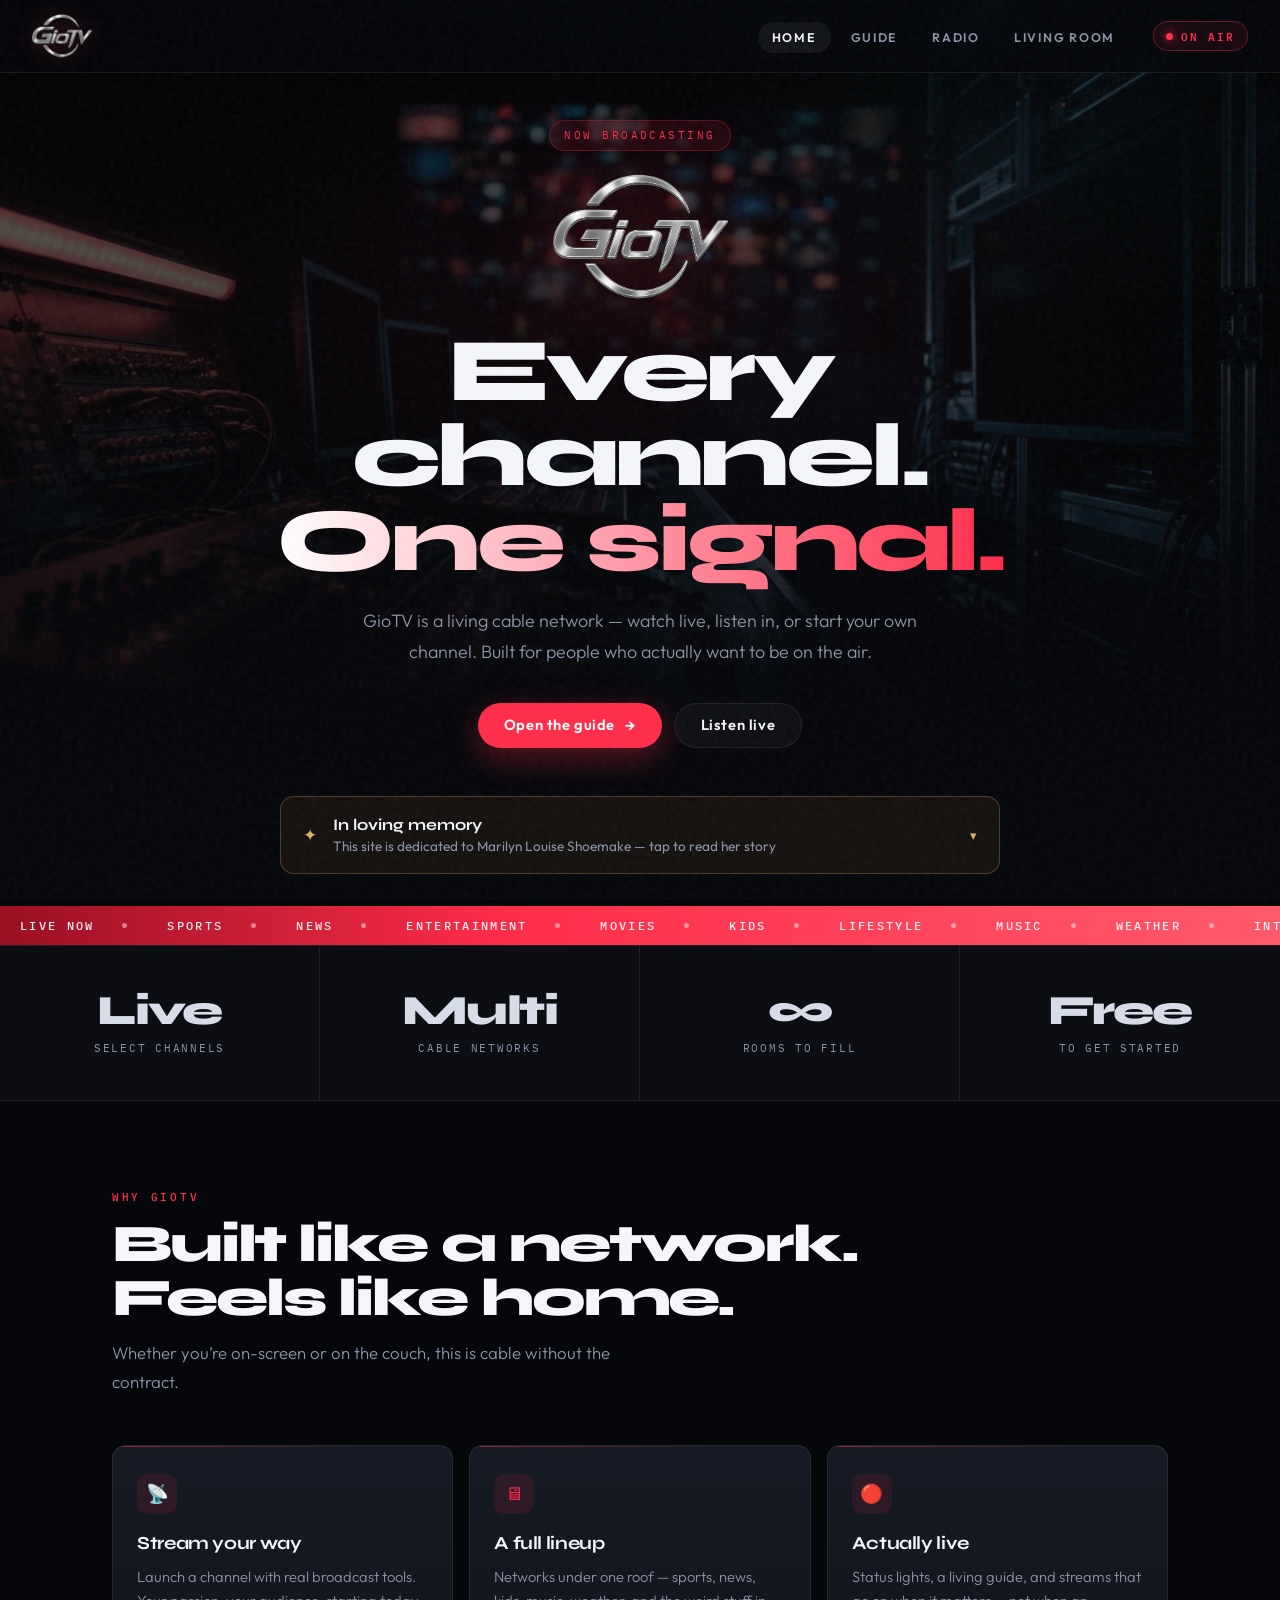
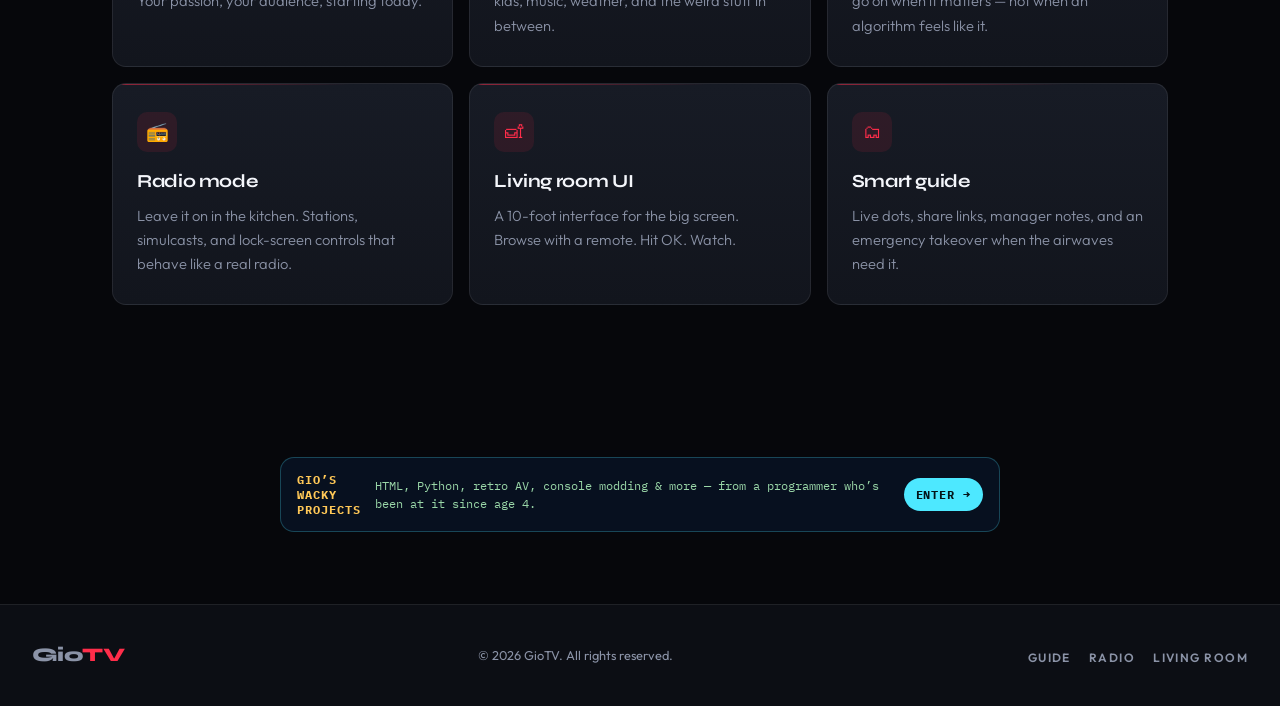
==== commit 3755e6a7: "Place the memorial as its own homepage section Move it out of the hero overlay and into the page flo" ====
--- a/index.html
+++ b/index.html
@@ -4,7 +4,7 @@
   <meta charset="UTF-8" />
   <meta name="viewport" content="width=device-width, initial-scale=1.0"/>
   <title>GioTV – Every Channel. One Signal.</title>
-  <link rel="stylesheet" href="style.css"/>
+  <link rel="stylesheet" href="style.css?v=memorial2"/>
 </head>
 <body>
   <header class="site-header">
@@ -36,8 +36,11 @@
         <a href="guide.html" class="btn btn-primary btn-arrow">Open the guide</a>
         <a href="radio.html" class="btn btn-outline">Listen live</a>
       </div>
+    </div>
+  </section>
 
-      <div class="memorial-toggle-wrap hero-memorial">
+  <div class="memorial-band">
+    <div class="memorial-toggle-wrap">
       <button type="button" class="memorial-toggle-btn" id="memorialToggleBtn" aria-expanded="false" aria-controls="memorialPanel">
         <span class="memorial-toggle-icon">✦</span>
         <span class="memorial-toggle-text">
@@ -73,9 +76,8 @@
           </div>
         </section>
       </div>
-      </div>
     </div>
-  </section>
+  </div>
 
   <div class="ticker-wrap" aria-hidden="true">
     <div class="ticker">
--- a/style.css
+++ b/style.css
@@ -288,13 +288,13 @@
 
 /* ── HERO ── */
 .hero {
-  min-height: 100vh;
+  min-height: auto;
   display: flex;
   flex-direction: column;
   align-items: center;
   justify-content: center;
   text-align: center;
-  padding: 120px 24px 72px;
+  padding: 120px 24px 40px;
   position: relative;
   overflow: visible;
 }
@@ -316,12 +316,13 @@
   inset: 0;
   background: linear-gradient(180deg, rgba(6, 7, 11, 0.35) 0%, rgba(6, 7, 11, 0.55) 55%, var(--black) 100%);
   z-index: 1;
+  pointer-events: none;
 }
 
 .hero-inner {
   position: relative;
   z-index: 2;
-  max-width: 920px;
+  width: min(880px, 100%);
 }
 
 .hero-logo {
@@ -667,20 +668,17 @@
 }
 
 /* ── MEMORIAL ── */
+.memorial-band {
+  position: relative;
+  z-index: 3;
+  background: var(--black);
+  padding: 8px 20px 32px;
+}
+
 .memorial-toggle-wrap {
-  max-width: 1120px;
+  max-width: 720px;
   margin: 0 auto;
-  padding: 0 32px 24px;
-}
-
-.hero-memorial {
-  position: relative;
-  z-index: 2;
-  width: 100%;
-  max-width: 720px;
-  margin: 36px auto 0;
   padding: 0;
-  text-align: left;
 }
 
 .memorial-toggle-btn {
@@ -1880,12 +1878,17 @@
   .features-grid, .lineup-grid, .mode-grid { grid-template-columns: 1fr 1fr; }
   .stats { grid-template-columns: 1fr 1fr; }
   .stat { border-bottom: 1px solid var(--border); }
-  .memorial-inner { grid-template-columns: 1fr; }
-  .memorial-photo-wrap { max-width: 320px; margin: 0 auto; }
+  .memorial-inner {
+    grid-template-columns: 1fr;
+    gap: 16px;
+    padding: 18px;
+  }
+  .memorial-photo-wrap { max-width: 180px; margin: 0 auto; }
 }
 
 @media (max-width: 768px) {
-  .site-header { padding: 12px 16px; }
+  .site-header { padding: 10px 14px; gap: 12px; }
+  .brand-mark { height: 36px; }
   .nav-burger { display: flex; }
   .on-air { display: none; }
   .nav-links {
@@ -1900,14 +1903,34 @@
     gap: 4px;
   }
   #nav-toggle:checked ~ .nav-links { display: flex; }
+  .hero {
+    min-height: auto;
+    padding: 96px 16px 36px;
+  }
+  .hero-logo { height: 84px; margin-bottom: 18px; }
+  .hero-headline { font-size: clamp(2.1rem, 11vw, 3.2rem); margin-bottom: 14px; }
+  .hero-sub { font-size: 0.98rem; margin-bottom: 22px; }
+  .hero-actions { gap: 10px; }
+  .hero-actions .btn { width: 100%; }
+  .hero-memorial { margin-top: 40px; }
+  .memorial-toggle-sub { display: none; }
+  .memorial-toggle-btn { padding: 12px 12px; gap: 10px; }
+  .memorial-inner { padding: 16px; gap: 14px; }
+  .memorial-photo-wrap { max-width: 160px; }
+  .memorial-name { font-size: 1.25rem; }
+  .memorial-body p { font-size: 0.9rem; }
+  .memorial-quote { padding: 10px 12px; }
+  .memorial-quote p { font-size: 0.98rem; }
   .features-grid, .lineup-grid, .mode-grid, .stats { grid-template-columns: 1fr; }
+  .section { padding: 56px 16px; }
   .cta-banner, .cta-banner-merged, .cta-banner-half { flex-direction: column; align-items: flex-start; }
   .cta-divider { width: 100%; height: 1px; }
-  footer { flex-direction: column; padding: 28px 18px; }
-  .page-header { padding: 112px 18px 40px; }
-  .main-content, .section, .memorial-toggle-wrap { padding-left: 18px; padding-right: 18px; }
-  .hero-logo { height: 96px; }
-  .station-card { padding: 14px; }
+  footer { flex-direction: column; padding: 24px 16px; text-align: center; }
+  .page-header { padding: 104px 16px 36px; }
+  .main-content { padding: 20px 16px 72px; }
+  .station-card { padding: 12px; gap: 10px; }
+  .gwp-banner { flex-direction: column; align-items: flex-start; }
+  .gwp-btn { margin-left: 0; }
 }
 
 @media (prefers-reduced-motion: reduce) {
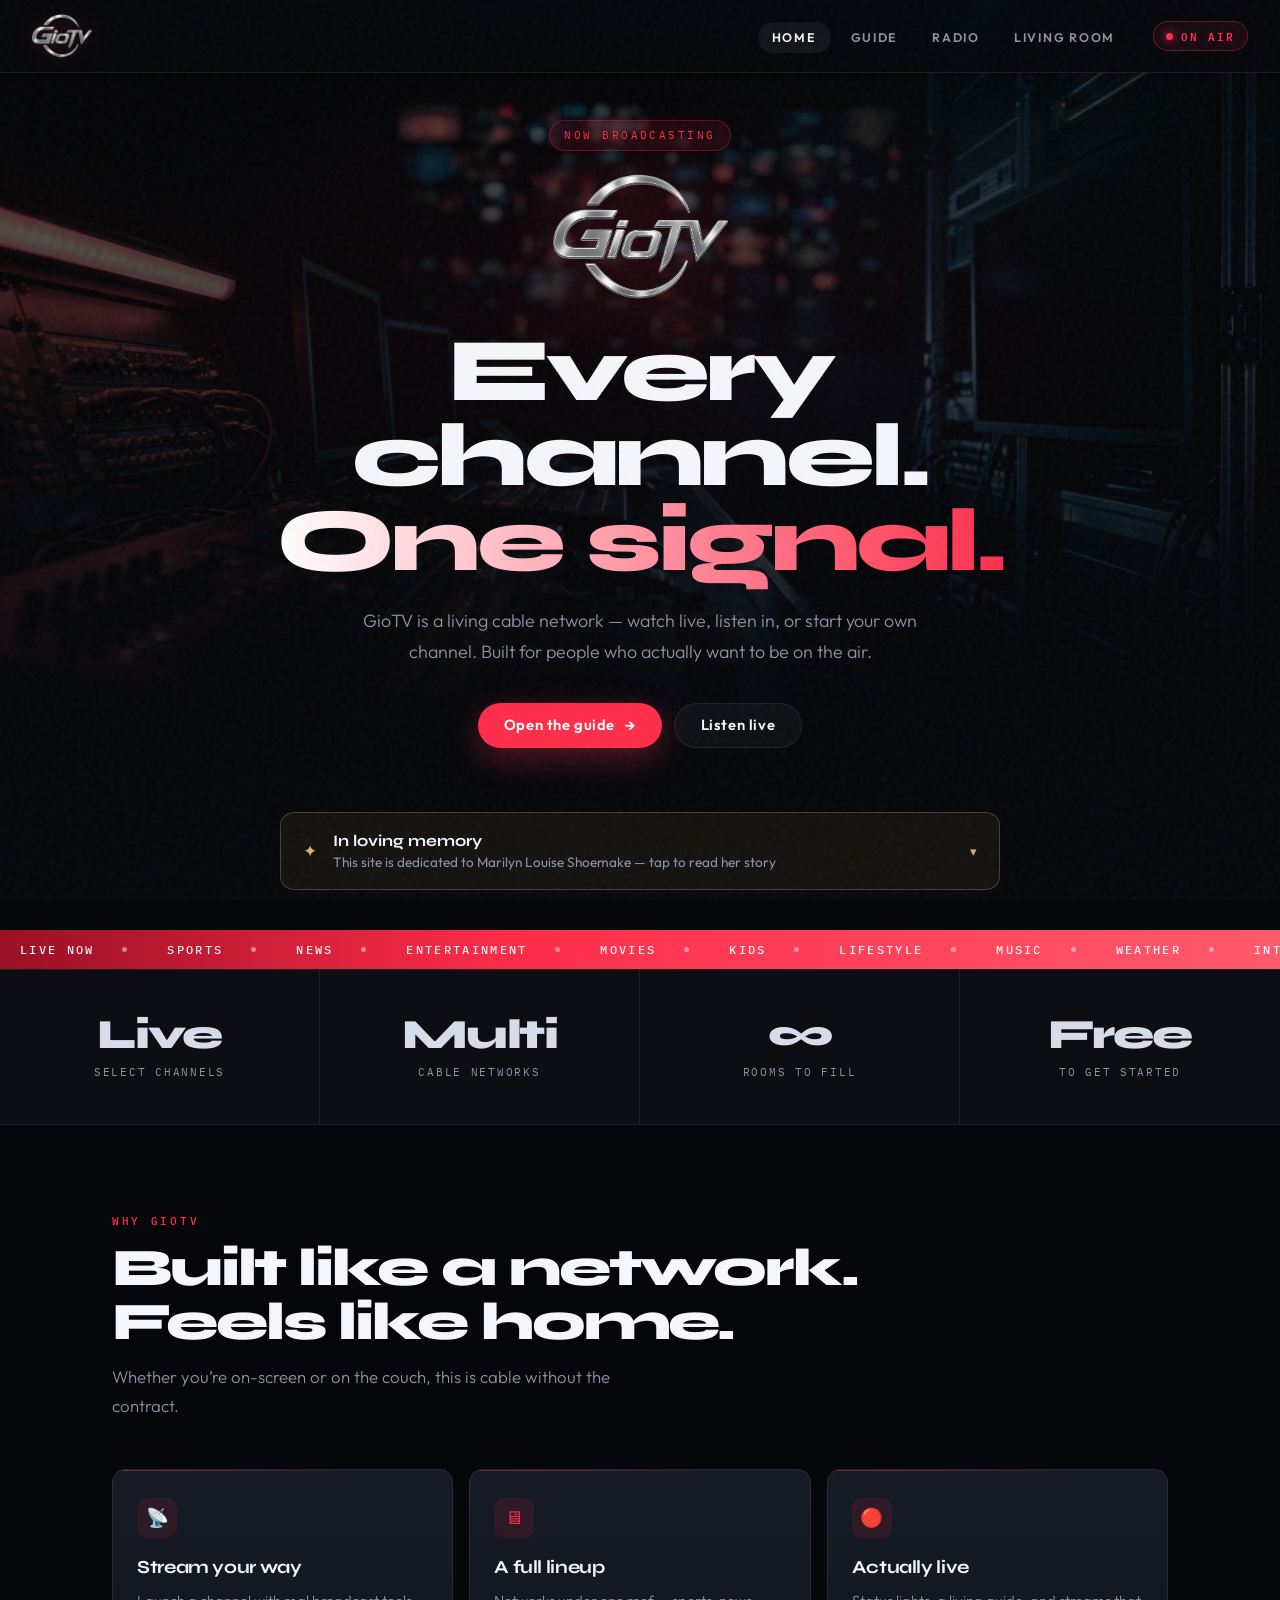
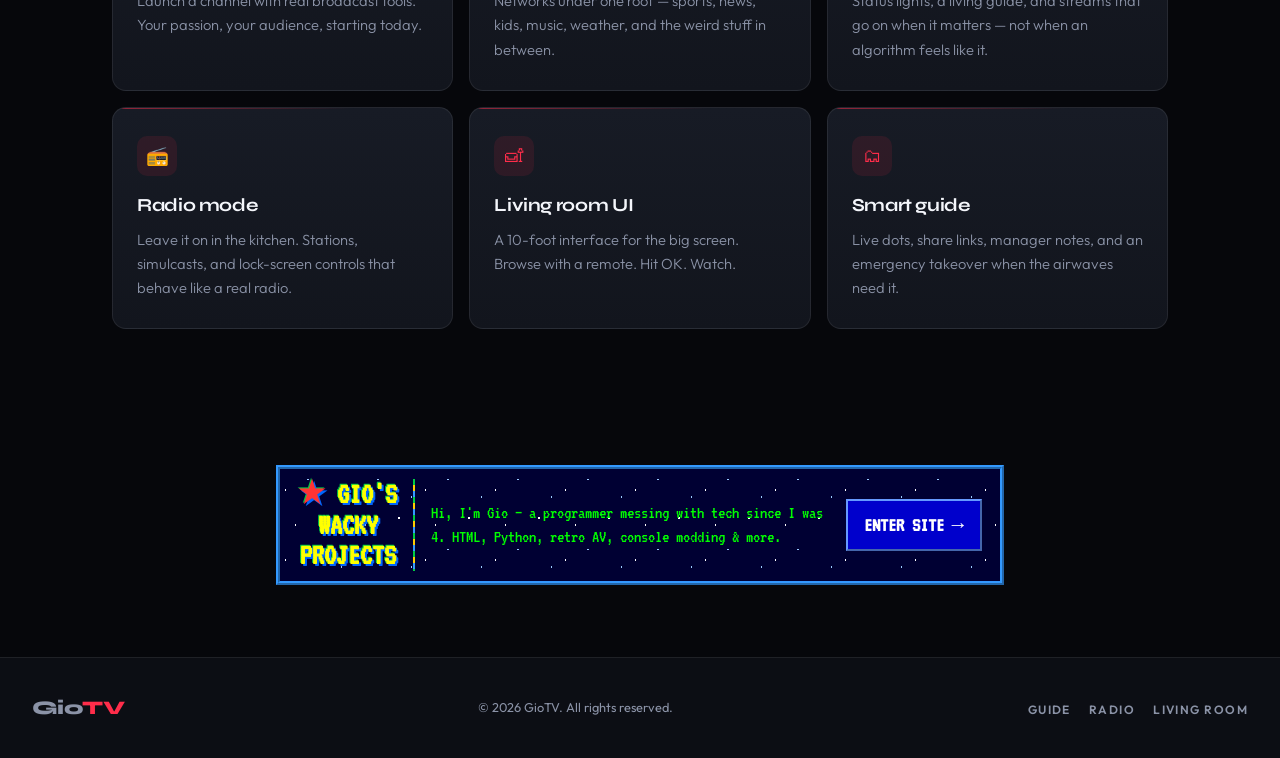
==== commit f10d9305: "Restore the original Gio's Wacky Projects widget Put the paste-anywhere banner HTML back and remove " ====
--- a/index.html
+++ b/index.html
@@ -4,7 +4,7 @@
   <meta charset="UTF-8" />
   <meta name="viewport" content="width=device-width, initial-scale=1.0"/>
   <title>GioTV – Every Channel. One Signal.</title>
-  <link rel="stylesheet" href="style.css?v=memorial2"/>
+  <link rel="stylesheet" href="style.css?v=gwp"/>
 </head>
 <body>
   <header class="site-header">
@@ -149,15 +149,94 @@
     </div>
   </div>
 
-  <div class="section" style="padding-top:24px; padding-bottom:72px;">
-    <a class="gwp-wrap" href="https://gios-projects.pages.dev" target="_blank" rel="noopener" style="text-decoration:none; display:block;">
-      <div class="gwp-banner">
-        <div class="gwp-logo">Gio’s<br/>Wacky<br/>Projects</div>
-        <div class="gwp-desc">HTML, Python, retro AV, console modding &amp; more — from a programmer who’s been at it since age 4.</div>
-        <div class="gwp-btn">Enter →</div>
-      </div>
-    </a>
-  </div>
+<!-- ============================================================
+Gio's Wacky Projects — paste-anywhere banner
+============================================================= -->
+<a href="https://gios-projects.pages.dev" target="_blank" rel="noopener"
+style="text-decoration:none; display:block; max-width:728px; margin:48px auto 72px;">
+<style>
+@import url('https://fonts.googleapis.com/css2?family=VT323&display=swap');
+.gwp-banner {
+font-family: 'VT323', 'Courier New', monospace;
+background-color: #000033;
+background-image:
+radial-gradient(circle at 8% 30%, #fff 0px, #fff 1px, transparent 1px),
+radial-gradient(circle at 70% 70%, #fff 0px, #fff 1px, transparent 1px),
+radial-gradient(circle at 40% 15%, #99ccff 0px, #99ccff 1px, transparent 1px),
+radial-gradient(circle at 88% 40%, #99ccff 0px, #99ccff 1px, transparent 1px),
+radial-gradient(circle at 22% 80%, #fff 0px, #fff 1px, transparent 1px);
+background-size: 70px 70px;
+border: 4px ridge #3399ff;
+padding: 10px 18px;
+display: flex;
+align-items: center;
+gap: 16px;
+cursor: pointer;
+}
+.gwp-logo {
+flex-shrink: 0;
+font-size: 1.9em;
+font-weight: bold;
+line-height: 1;
+color: #ffff00;
+text-shadow: 2px 2px 0 #0066ff, -1px -1px 0 #00cc44;
+white-space: nowrap;
+text-align: center;
+}
+.gwp-logo .gwp-star {
+color: #ff3333;
+animation: gwp-blink 1s step-start infinite;
+}
+@keyframes gwp-blink { 50% { opacity: 0; } }
+@media (prefers-reduced-motion: reduce) {
+.gwp-logo .gwp-star { animation: none; }
+}
+.gwp-divider {
+width: 2px;
+align-self: stretch;
+background: repeating-linear-gradient(180deg, #00cc44 0 6px, #ffcc00 6px 12px, #3399ff 12px 18px);
+flex-shrink: 0;
+}
+.gwp-desc {
+color: #00ff00;
+font-size: 1.15em;
+line-height: 1.3;
+}
+.gwp-desc .gwp-cta {
+color: #33aaff;
+font-weight: bold;
+}
+.gwp-btn {
+flex-shrink: 0;
+display: inline-block;
+font-family: 'VT323', 'Courier New', monospace;
+font-size: 1.3em;
+font-weight: bold;
+color: #fff;
+background: #0000cc;
+border: 2px outset #6699ff;
+padding: 8px 16px;
+white-space: nowrap;
+}
+.gwp-banner:hover .gwp-btn {
+background: #0000ff;
+}
+.gwp-banner:active .gwp-btn {
+border-style: inset;
+}
+</style>
+<div class="gwp-banner">
+<div class="gwp-logo">
+<span class="gwp-star">&#9733;</span> GIO'S<br>WACKY<br>PROJECTS
+</div>
+<div class="gwp-divider"></div>
+<div class="gwp-desc">
+Hi, I'm Gio — a programmer messing with tech since I was 4.
+HTML, Python, retro AV, console modding &amp; more.
+</div>
+<div class="gwp-btn">ENTER SITE &rarr;</div>
+</div>
+</a>
 
   <footer>
     <div class="footer-logo">Gio<span>TV</span></div>
--- a/style.css
+++ b/style.css
@@ -672,7 +672,7 @@
   position: relative;
   z-index: 3;
   background: var(--black);
-  padding: 8px 20px 32px;
+  padding: 24px 20px 40px;
 }
 
 .memorial-toggle-wrap {
@@ -1805,47 +1805,6 @@
 }
 
 .mode-card p { color: var(--muted); font-size: 0.92rem; font-weight: 300; }
-
-/* ── GWP ── */
-.gwp-wrap {
-  max-width: 720px;
-  margin: 40px auto 0;
-}
-
-.gwp-banner {
-  font-family: 'IBM Plex Mono', monospace;
-  background: #07101f;
-  border: 1px solid rgba(77, 232, 255, 0.25);
-  border-radius: 14px;
-  padding: 14px 16px;
-  display: flex;
-  align-items: center;
-  gap: 14px;
-}
-
-.gwp-logo {
-  flex-shrink: 0;
-  font-size: 0.78rem;
-  font-weight: 700;
-  line-height: 1.2;
-  color: var(--gold);
-  letter-spacing: 0.08em;
-  text-transform: uppercase;
-}
-
-.gwp-desc { color: #9ad7a8; font-size: 0.78rem; line-height: 1.4; }
-.gwp-btn {
-  margin-left: auto;
-  flex-shrink: 0;
-  color: #041418;
-  background: var(--cyan);
-  border-radius: 999px;
-  padding: 8px 12px;
-  font-size: 0.72rem;
-  font-weight: 700;
-  text-transform: uppercase;
-  letter-spacing: 0.08em;
-}
 
 /* ── REVEAL ── */
 .reveal {
@@ -1929,8 +1888,6 @@
   .page-header { padding: 104px 16px 36px; }
   .main-content { padding: 20px 16px 72px; }
   .station-card { padding: 12px; gap: 10px; }
-  .gwp-banner { flex-direction: column; align-items: flex-start; }
-  .gwp-btn { margin-left: 0; }
 }
 
 @media (prefers-reduced-motion: reduce) {
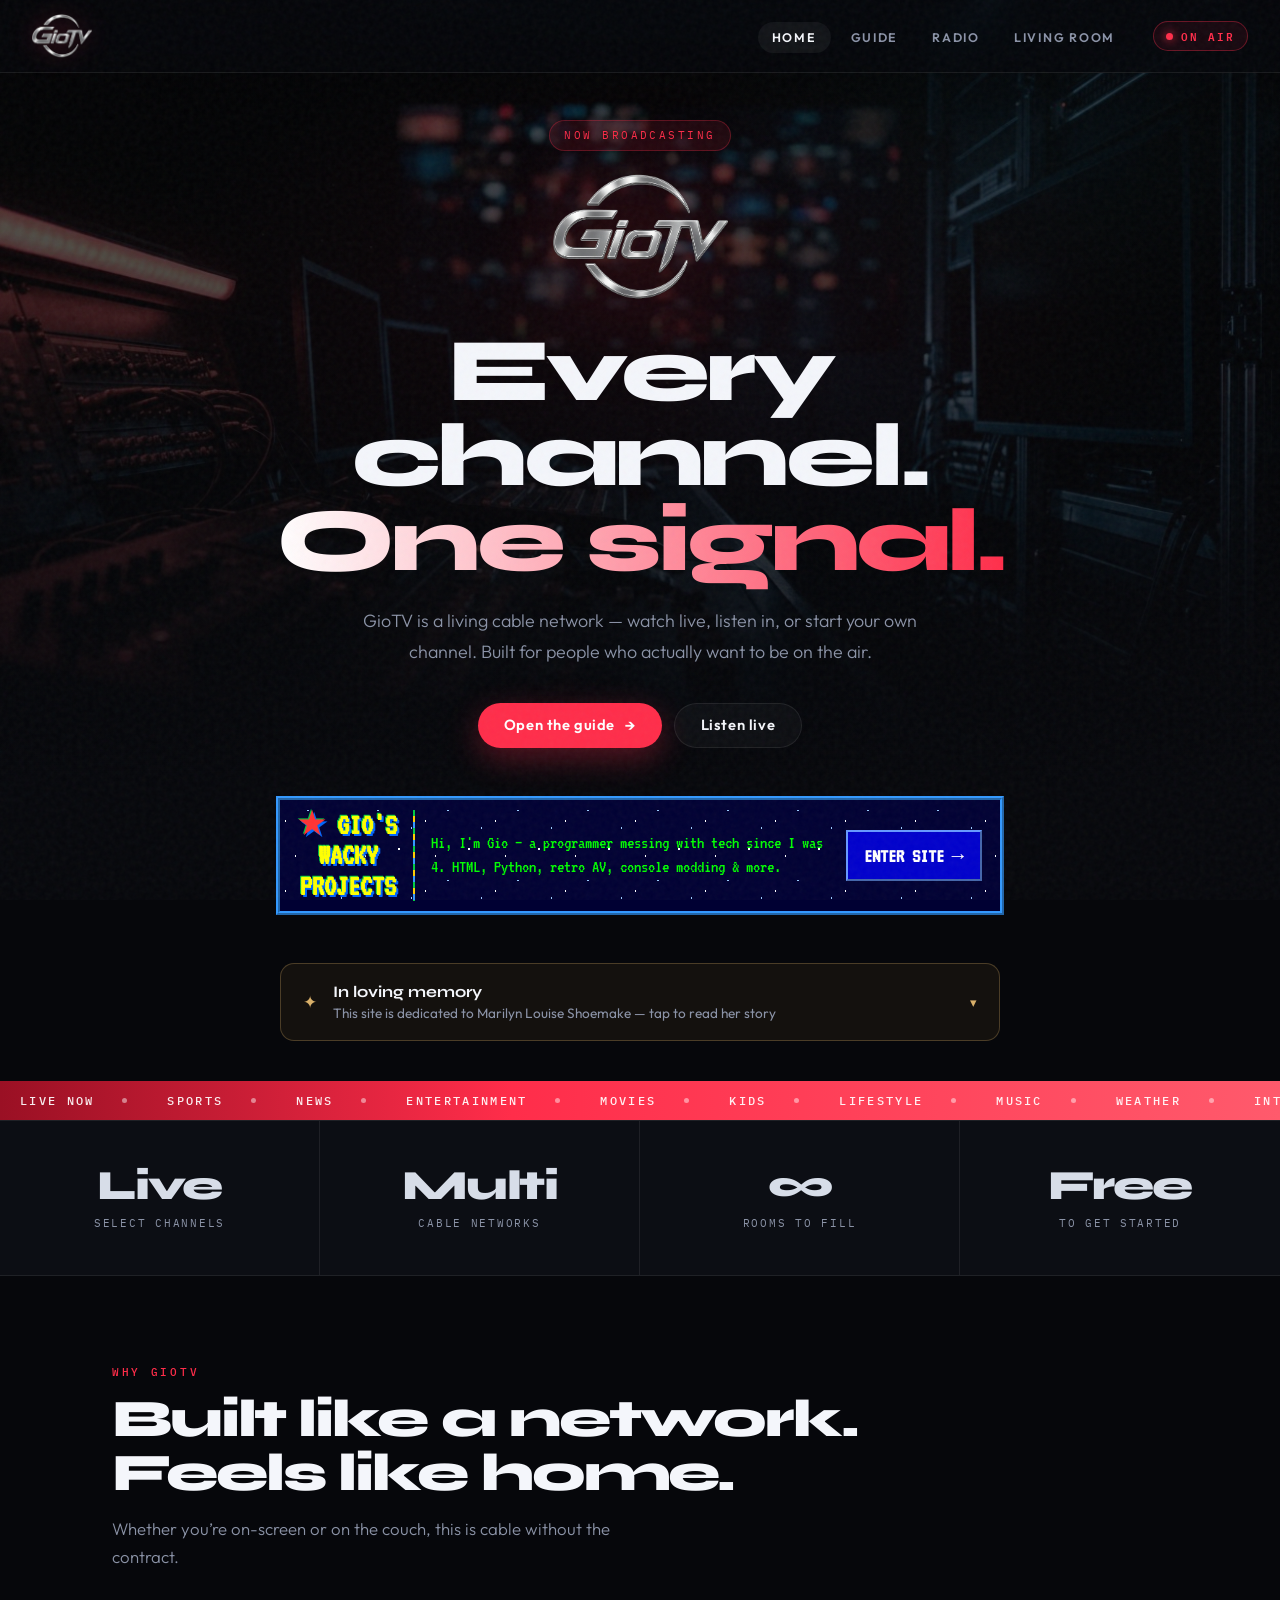
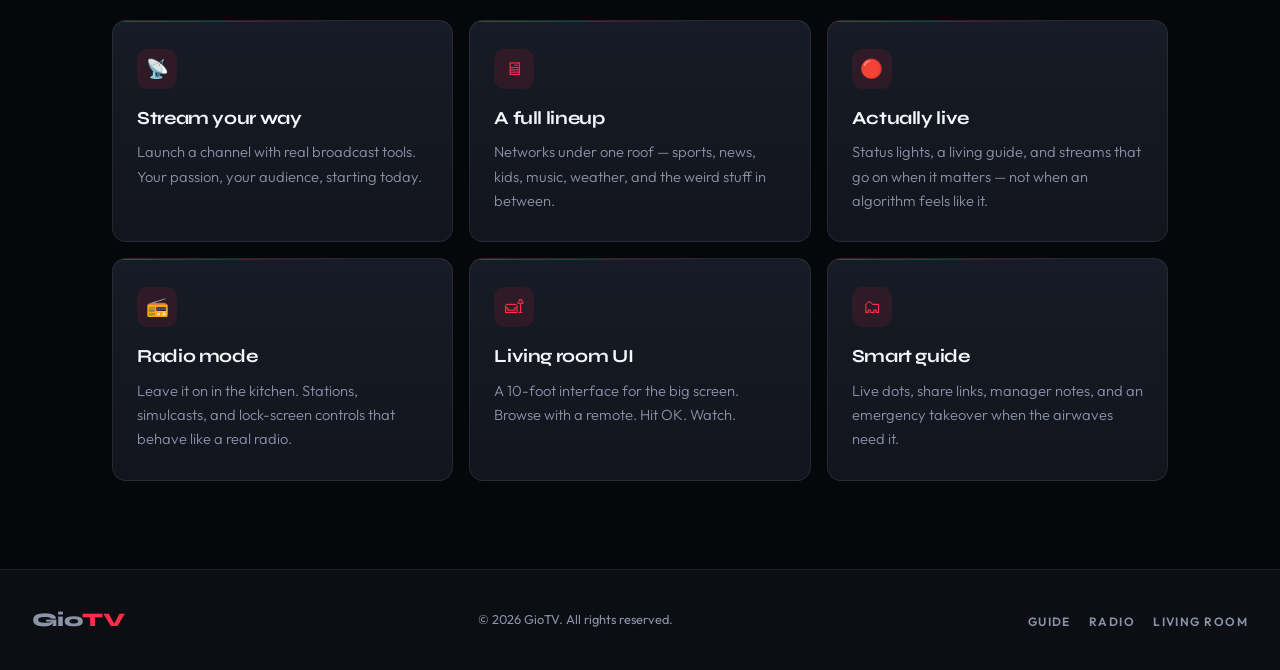
==== commit f41f1b39: "Move the Gio Projects widget above the memorial Keep the original banner look, wrap it on small scre" ====
--- a/index.html
+++ b/index.html
@@ -4,7 +4,7 @@
   <meta charset="UTF-8" />
   <meta name="viewport" content="width=device-width, initial-scale=1.0"/>
   <title>GioTV – Every Channel. One Signal.</title>
-  <link rel="stylesheet" href="style.css?v=gwp"/>
+  <link rel="stylesheet" href="style.css?v=gwp2"/>
 </head>
 <body>
   <header class="site-header">
@@ -38,6 +38,116 @@
       </div>
     </div>
   </section>
+
+  <div class="gwp-slot">
+<!-- ============================================================
+Gio's Wacky Projects — paste-anywhere banner
+============================================================= -->
+<a href="https://gios-projects.pages.dev" target="_blank" rel="noopener"
+style="text-decoration:none; display:block; max-width:728px; width:100%;">
+<style>
+@import url('https://fonts.googleapis.com/css2?family=VT323&display=swap');
+.gwp-banner {
+font-family: 'VT323', 'Courier New', monospace;
+background-color: #000033;
+background-image:
+radial-gradient(circle at 8% 30%, #fff 0px, #fff 1px, transparent 1px),
+radial-gradient(circle at 70% 70%, #fff 0px, #fff 1px, transparent 1px),
+radial-gradient(circle at 40% 15%, #99ccff 0px, #99ccff 1px, transparent 1px),
+radial-gradient(circle at 88% 40%, #99ccff 0px, #99ccff 1px, transparent 1px),
+radial-gradient(circle at 22% 80%, #fff 0px, #fff 1px, transparent 1px);
+background-size: 70px 70px;
+border: 4px ridge #3399ff;
+padding: 10px 18px;
+display: flex;
+align-items: center;
+gap: 16px;
+cursor: pointer;
+}
+.gwp-logo {
+flex-shrink: 0;
+font-size: 1.9em;
+font-weight: bold;
+line-height: 1;
+color: #ffff00;
+text-shadow: 2px 2px 0 #0066ff, -1px -1px 0 #00cc44;
+white-space: nowrap;
+text-align: center;
+}
+.gwp-logo .gwp-star {
+color: #ff3333;
+animation: gwp-blink 1s step-start infinite;
+}
+@keyframes gwp-blink { 50% { opacity: 0; } }
+@media (prefers-reduced-motion: reduce) {
+.gwp-logo .gwp-star { animation: none; }
+}
+.gwp-divider {
+width: 2px;
+align-self: stretch;
+background: repeating-linear-gradient(180deg, #00cc44 0 6px, #ffcc00 6px 12px, #3399ff 12px 18px);
+flex-shrink: 0;
+}
+.gwp-desc {
+color: #00ff00;
+font-size: 1.15em;
+line-height: 1.3;
+}
+.gwp-desc .gwp-cta {
+color: #33aaff;
+font-weight: bold;
+}
+.gwp-btn {
+flex-shrink: 0;
+display: inline-block;
+font-family: 'VT323', 'Courier New', monospace;
+font-size: 1.3em;
+font-weight: bold;
+color: #fff;
+background: #0000cc;
+border: 2px outset #6699ff;
+padding: 8px 16px;
+white-space: nowrap;
+}
+.gwp-banner:hover .gwp-btn {
+background: #0000ff;
+}
+.gwp-banner:active .gwp-btn {
+border-style: inset;
+}
+@media (max-width: 640px) {
+.gwp-banner {
+flex-wrap: wrap;
+gap: 10px 12px;
+padding: 10px 12px;
+}
+.gwp-logo { font-size: 1.35em; }
+.gwp-divider { display: none; }
+.gwp-desc {
+flex: 1 1 100%;
+font-size: 1em;
+order: 3;
+}
+.gwp-btn {
+margin-left: auto;
+font-size: 1.15em;
+padding: 7px 12px;
+}
+}
+</style>
+<div class="gwp-banner">
+<div class="gwp-logo">
+<span class="gwp-star">&#9733;</span> GIO'S<br>WACKY<br>PROJECTS
+</div>
+<div class="gwp-divider"></div>
+<div class="gwp-desc">
+Hi, I'm Gio — a programmer messing with tech since I was 4.
+HTML, Python, retro AV, console modding &amp; more.
+</div>
+<div class="gwp-btn">ENTER SITE &rarr;</div>
+</div>
+</a>
+  </div>
 
   <div class="memorial-band">
     <div class="memorial-toggle-wrap">
@@ -149,95 +259,6 @@
     </div>
   </div>
 
-<!-- ============================================================
-Gio's Wacky Projects — paste-anywhere banner
-============================================================= -->
-<a href="https://gios-projects.pages.dev" target="_blank" rel="noopener"
-style="text-decoration:none; display:block; max-width:728px; margin:48px auto 72px;">
-<style>
-@import url('https://fonts.googleapis.com/css2?family=VT323&display=swap');
-.gwp-banner {
-font-family: 'VT323', 'Courier New', monospace;
-background-color: #000033;
-background-image:
-radial-gradient(circle at 8% 30%, #fff 0px, #fff 1px, transparent 1px),
-radial-gradient(circle at 70% 70%, #fff 0px, #fff 1px, transparent 1px),
-radial-gradient(circle at 40% 15%, #99ccff 0px, #99ccff 1px, transparent 1px),
-radial-gradient(circle at 88% 40%, #99ccff 0px, #99ccff 1px, transparent 1px),
-radial-gradient(circle at 22% 80%, #fff 0px, #fff 1px, transparent 1px);
-background-size: 70px 70px;
-border: 4px ridge #3399ff;
-padding: 10px 18px;
-display: flex;
-align-items: center;
-gap: 16px;
-cursor: pointer;
-}
-.gwp-logo {
-flex-shrink: 0;
-font-size: 1.9em;
-font-weight: bold;
-line-height: 1;
-color: #ffff00;
-text-shadow: 2px 2px 0 #0066ff, -1px -1px 0 #00cc44;
-white-space: nowrap;
-text-align: center;
-}
-.gwp-logo .gwp-star {
-color: #ff3333;
-animation: gwp-blink 1s step-start infinite;
-}
-@keyframes gwp-blink { 50% { opacity: 0; } }
-@media (prefers-reduced-motion: reduce) {
-.gwp-logo .gwp-star { animation: none; }
-}
-.gwp-divider {
-width: 2px;
-align-self: stretch;
-background: repeating-linear-gradient(180deg, #00cc44 0 6px, #ffcc00 6px 12px, #3399ff 12px 18px);
-flex-shrink: 0;
-}
-.gwp-desc {
-color: #00ff00;
-font-size: 1.15em;
-line-height: 1.3;
-}
-.gwp-desc .gwp-cta {
-color: #33aaff;
-font-weight: bold;
-}
-.gwp-btn {
-flex-shrink: 0;
-display: inline-block;
-font-family: 'VT323', 'Courier New', monospace;
-font-size: 1.3em;
-font-weight: bold;
-color: #fff;
-background: #0000cc;
-border: 2px outset #6699ff;
-padding: 8px 16px;
-white-space: nowrap;
-}
-.gwp-banner:hover .gwp-btn {
-background: #0000ff;
-}
-.gwp-banner:active .gwp-btn {
-border-style: inset;
-}
-</style>
-<div class="gwp-banner">
-<div class="gwp-logo">
-<span class="gwp-star">&#9733;</span> GIO'S<br>WACKY<br>PROJECTS
-</div>
-<div class="gwp-divider"></div>
-<div class="gwp-desc">
-Hi, I'm Gio — a programmer messing with tech since I was 4.
-HTML, Python, retro AV, console modding &amp; more.
-</div>
-<div class="gwp-btn">ENTER SITE &rarr;</div>
-</div>
-</a>
-
   <footer>
     <div class="footer-logo">Gio<span>TV</span></div>
     <p class="footer-copy">© 2026 GioTV. All rights reserved.</p>
--- a/style.css
+++ b/style.css
@@ -668,11 +668,19 @@
 }
 
 /* ── MEMORIAL ── */
+.gwp-slot {
+  position: relative;
+  z-index: 3;
+  width: min(728px, calc(100% - 32px));
+  margin: 8px auto 0;
+  padding: 0 0 8px;
+}
+
 .memorial-band {
   position: relative;
   z-index: 3;
   background: var(--black);
-  padding: 24px 20px 40px;
+  padding: 40px 20px 40px;
 }
 
 .memorial-toggle-wrap {
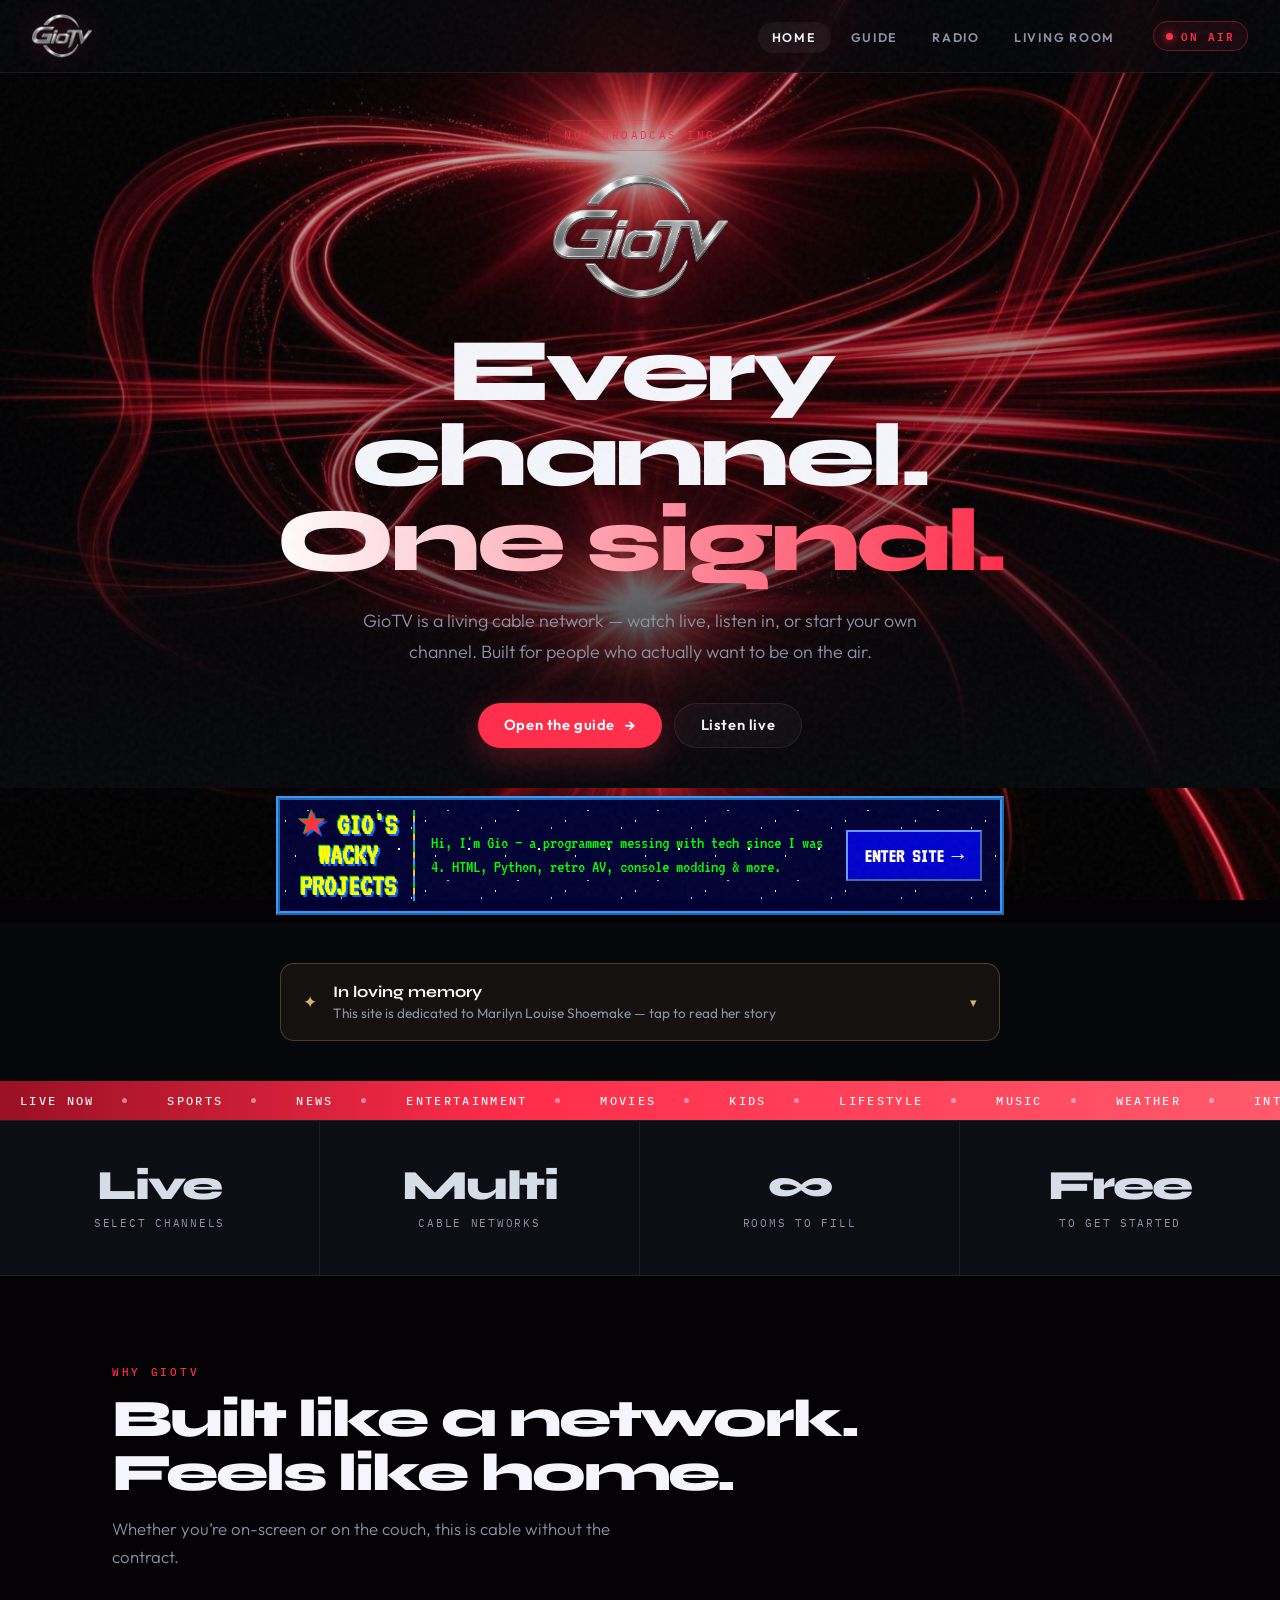
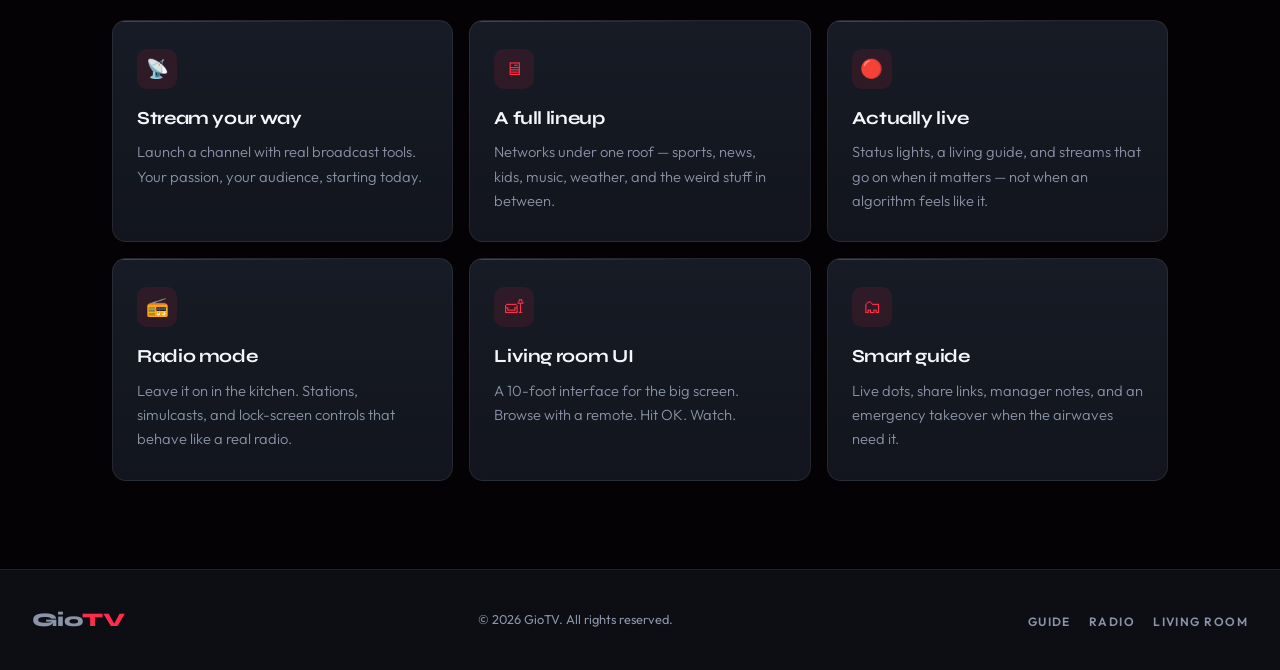
==== commit 7d11e09d: "Use the red abstract light trails as the homepage background Replace the news-studio photo with a da" ====
--- a/index.html
+++ b/index.html
@@ -4,9 +4,9 @@
   <meta charset="UTF-8" />
   <meta name="viewport" content="width=device-width, initial-scale=1.0"/>
   <title>GioTV – Every Channel. One Signal.</title>
-  <link rel="stylesheet" href="style.css?v=gwp2"/>
+  <link rel="stylesheet" href="style.css?v=herobg"/>
 </head>
-<body>
+<body class="home-page">
   <header class="site-header">
     <a class="brand" href="index.html">
       <img src="TV.png" alt="GioTV" class="brand-mark"/>
--- a/style.css
+++ b/style.css
@@ -299,14 +299,19 @@
   overflow: visible;
 }
 
+.home-page {
+  background-color: #050206;
+  background-image: url('hero-bg.jpg');
+  background-size: cover;
+  background-position: center top;
+  background-repeat: no-repeat;
+  background-attachment: fixed;
+}
+
 .hero-bg {
   position: absolute;
   inset: 0;
-  background:
-    radial-gradient(ellipse 70% 55% at 50% 40%, rgba(255, 45, 74, 0.16), transparent 60%),
-    radial-gradient(ellipse 50% 40% at 80% 20%, rgba(77, 232, 255, 0.08), transparent 55%),
-    url('hero-studio.jpg') center / cover no-repeat;
-  filter: brightness(0.55);
+  background: url('hero-bg.jpg') center / cover no-repeat;
   z-index: 0;
 }
 
@@ -314,7 +319,7 @@
   content: '';
   position: absolute;
   inset: 0;
-  background: linear-gradient(180deg, rgba(6, 7, 11, 0.35) 0%, rgba(6, 7, 11, 0.55) 55%, var(--black) 100%);
+  background: linear-gradient(180deg, rgba(5, 2, 6, 0.18) 0%, rgba(5, 2, 6, 0.42) 62%, var(--black) 100%);
   z-index: 1;
   pointer-events: none;
 }
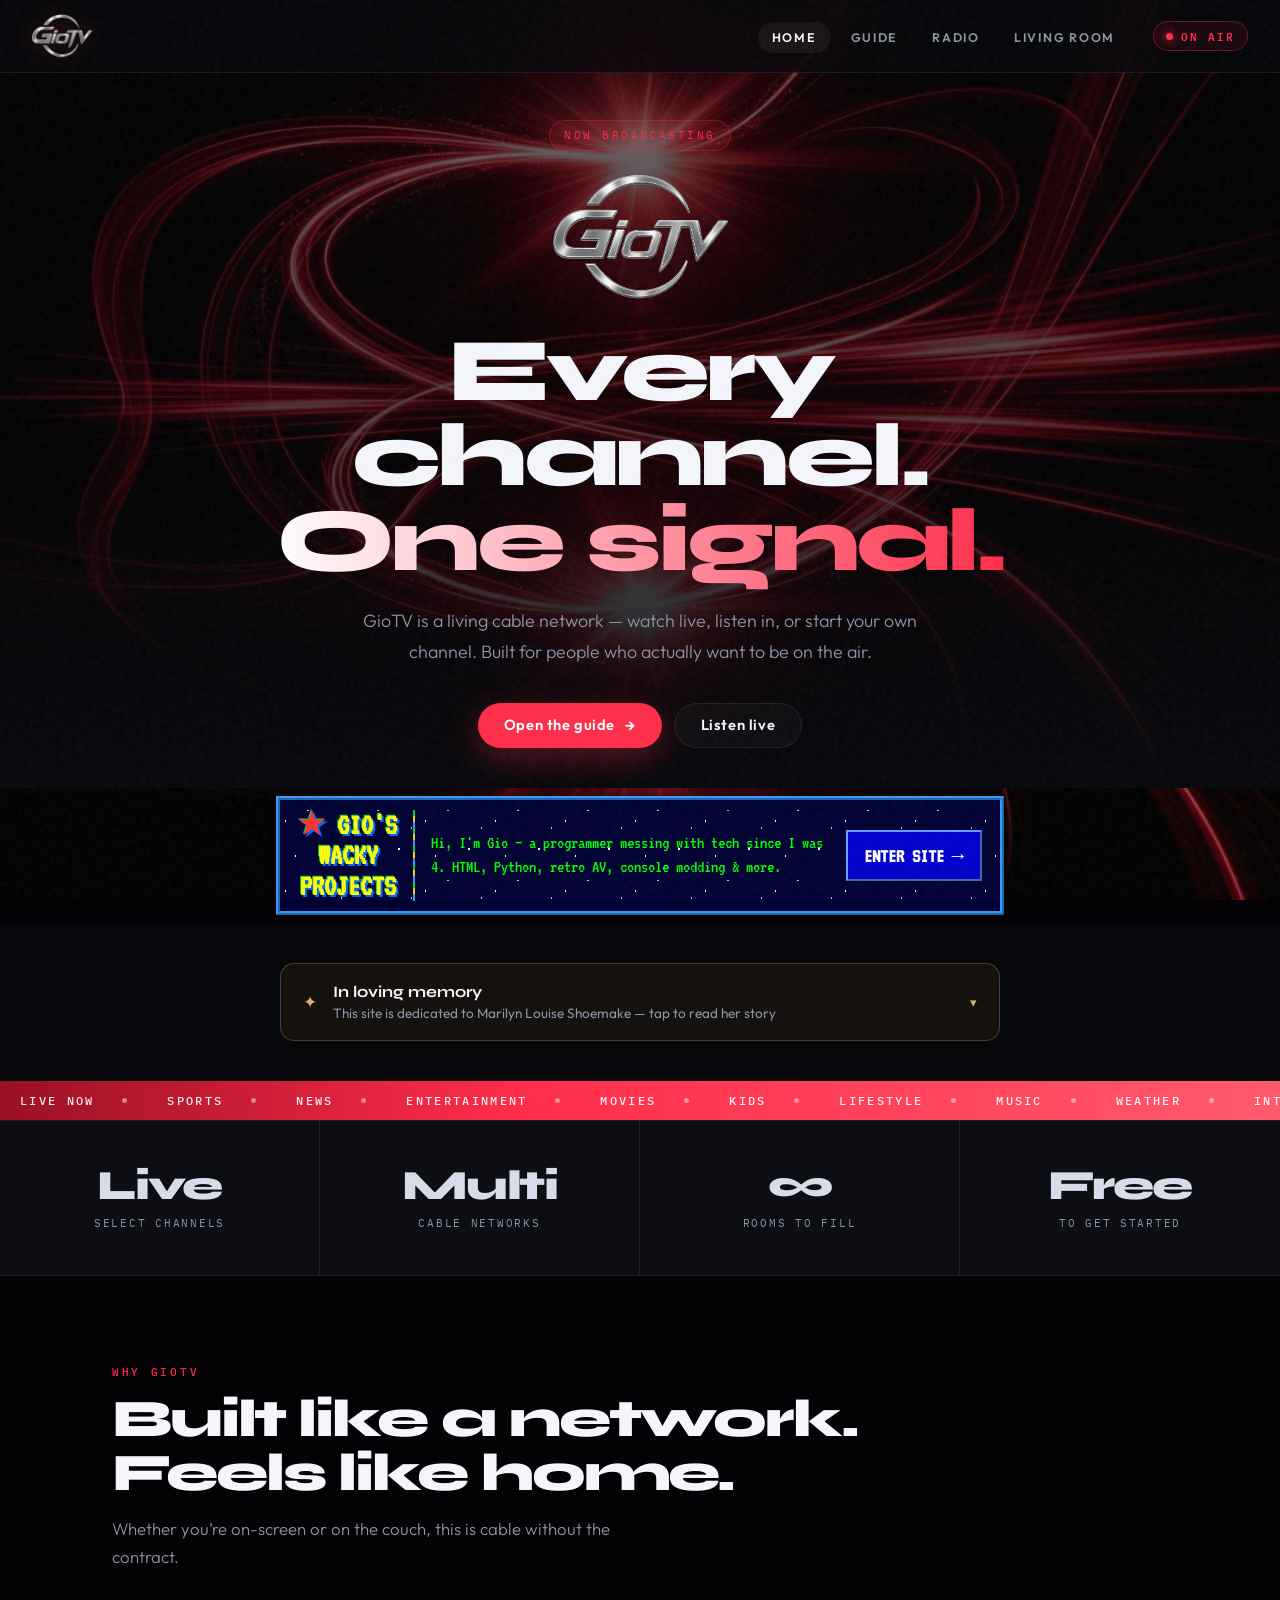
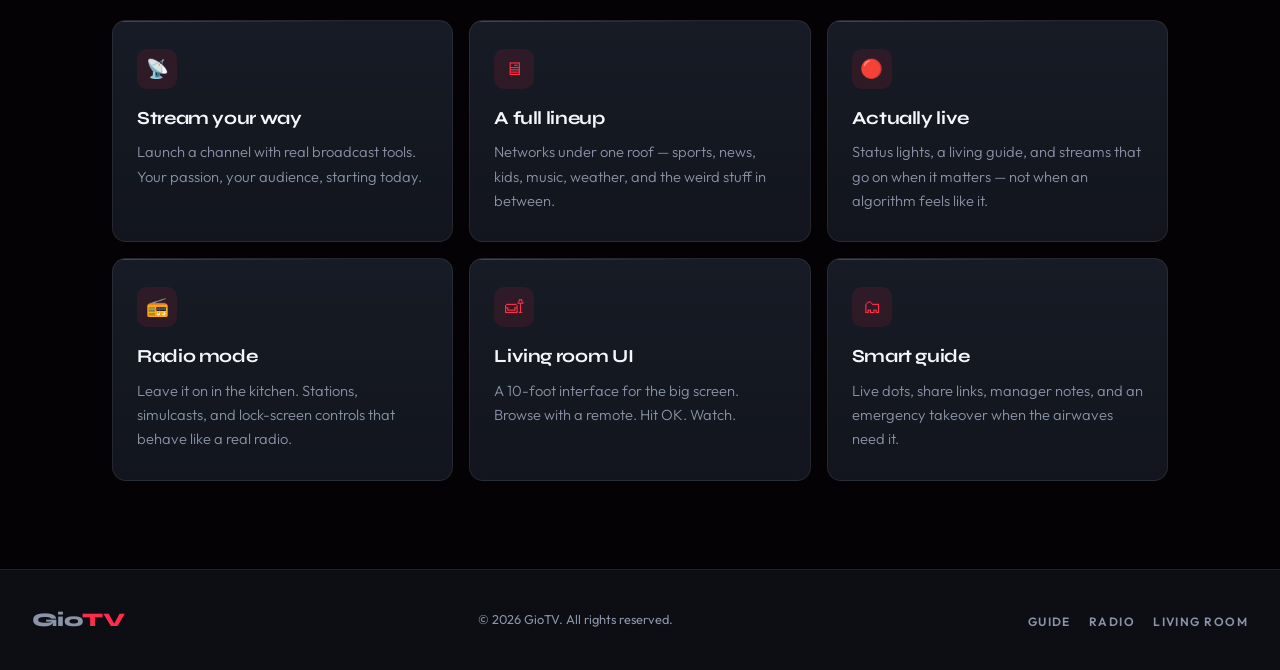
==== commit 1eda03c1: "Darken the homepage background image a little Co-authored-by: arena-agent <297053741+arena-agent@use" ====
--- a/index.html
+++ b/index.html
@@ -4,7 +4,7 @@
   <meta charset="UTF-8" />
   <meta name="viewport" content="width=device-width, initial-scale=1.0"/>
   <title>GioTV – Every Channel. One Signal.</title>
-  <link rel="stylesheet" href="style.css?v=herobg"/>
+  <link rel="stylesheet" href="style.css?v=herobg2"/>
 </head>
 <body class="home-page">
   <header class="site-header">
--- a/style.css
+++ b/style.css
@@ -301,7 +301,9 @@
 
 .home-page {
   background-color: #050206;
-  background-image: url('hero-bg.jpg');
+  background-image:
+    linear-gradient(rgba(0, 0, 0, 0.38), rgba(0, 0, 0, 0.38)),
+    url('hero-bg.jpg');
   background-size: cover;
   background-position: center top;
   background-repeat: no-repeat;
@@ -312,6 +314,7 @@
   position: absolute;
   inset: 0;
   background: url('hero-bg.jpg') center / cover no-repeat;
+  filter: brightness(0.62);
   z-index: 0;
 }
 
@@ -319,7 +322,7 @@
   content: '';
   position: absolute;
   inset: 0;
-  background: linear-gradient(180deg, rgba(5, 2, 6, 0.18) 0%, rgba(5, 2, 6, 0.42) 62%, var(--black) 100%);
+  background: linear-gradient(180deg, rgba(5, 2, 6, 0.32) 0%, rgba(5, 2, 6, 0.55) 62%, var(--black) 100%);
   z-index: 1;
   pointer-events: none;
 }
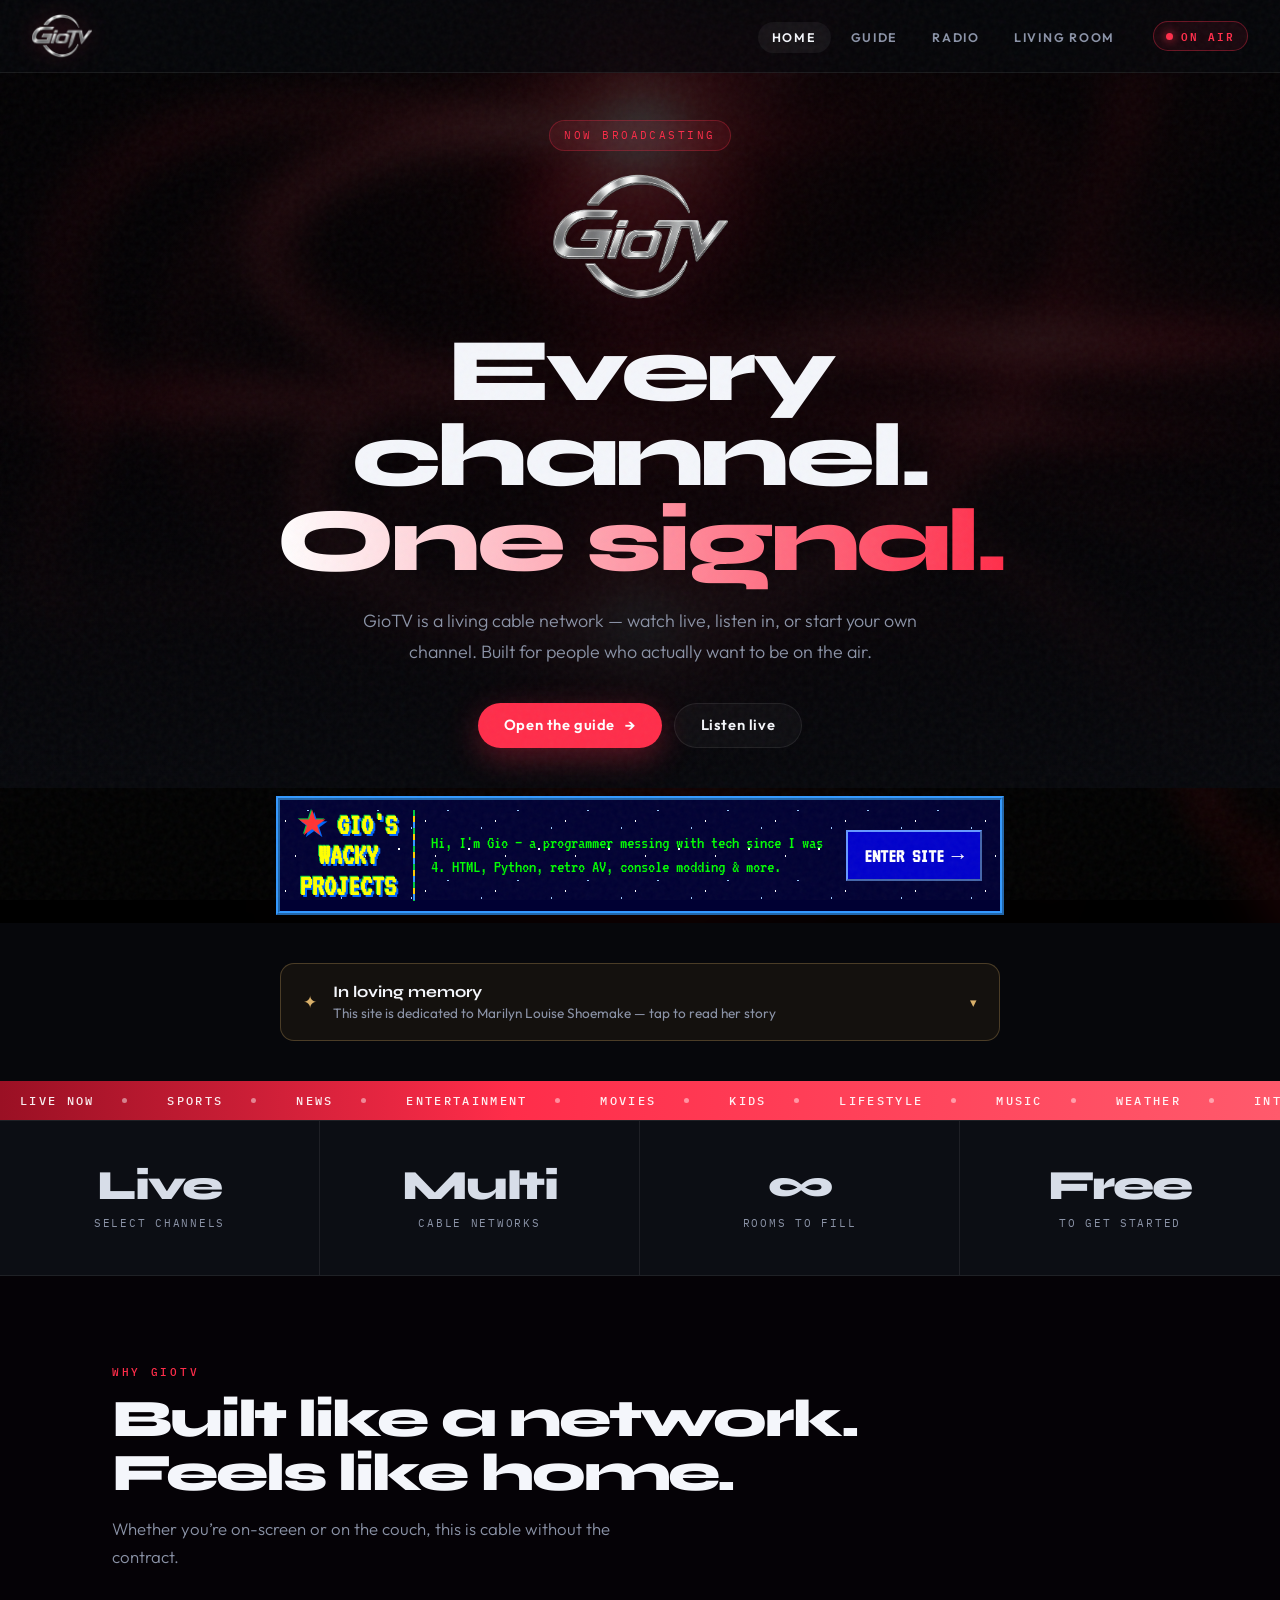
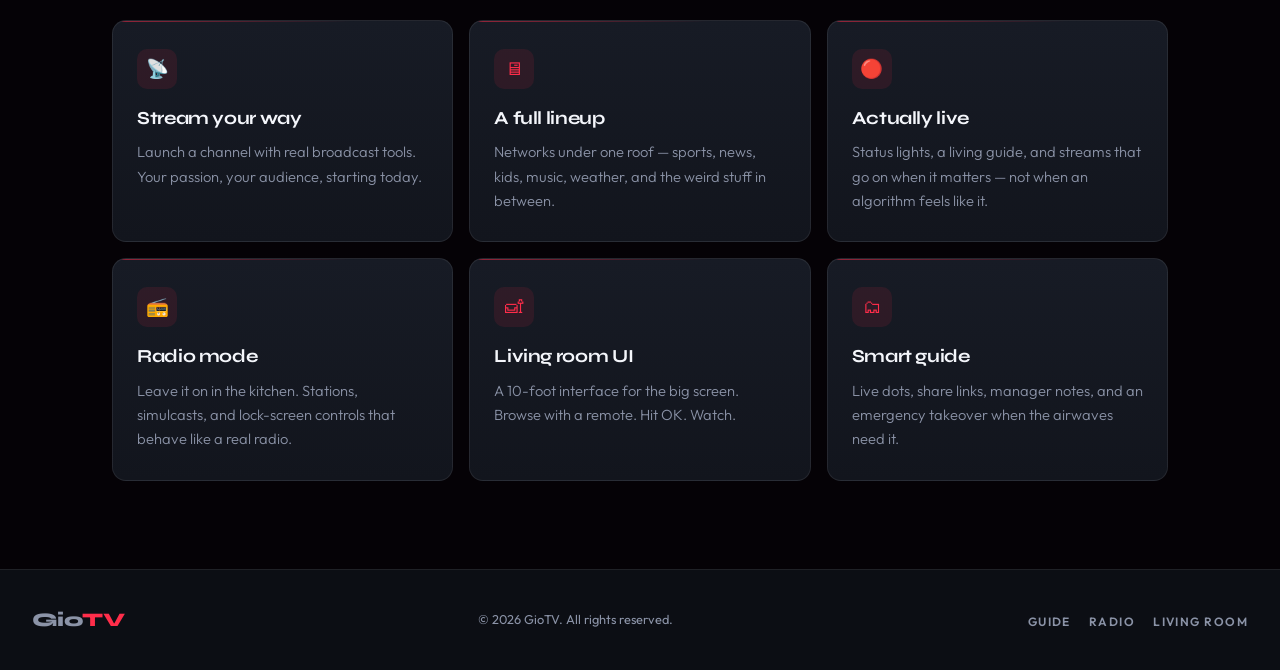
==== commit e1e492bd: "Blur and darken the homepage background like the old studio wash Co-authored-by: arena-agent <297053" ====
--- a/index.html
+++ b/index.html
@@ -4,7 +4,7 @@
   <meta charset="UTF-8" />
   <meta name="viewport" content="width=device-width, initial-scale=1.0"/>
   <title>GioTV – Every Channel. One Signal.</title>
-  <link rel="stylesheet" href="style.css?v=herobg2"/>
+  <link rel="stylesheet" href="style.css?v=herobg3"/>
 </head>
 <body class="home-page">
   <header class="site-header">
--- a/style.css
+++ b/style.css
@@ -301,20 +301,23 @@
 
 .home-page {
   background-color: #050206;
-  background-image:
-    linear-gradient(rgba(0, 0, 0, 0.38), rgba(0, 0, 0, 0.38)),
-    url('hero-bg.jpg');
-  background-size: cover;
-  background-position: center top;
-  background-repeat: no-repeat;
-  background-attachment: fixed;
+}
+
+.home-page::after {
+  content: '';
+  position: fixed;
+  inset: -48px;
+  background: url('hero-bg.jpg') center / cover no-repeat;
+  filter: brightness(0.32) blur(22px);
+  z-index: -1;
+  pointer-events: none;
 }
 
 .hero-bg {
   position: absolute;
-  inset: 0;
+  inset: -40px;
   background: url('hero-bg.jpg') center / cover no-repeat;
-  filter: brightness(0.62);
+  filter: brightness(0.34) blur(18px);
   z-index: 0;
 }
 
@@ -322,7 +325,7 @@
   content: '';
   position: absolute;
   inset: 0;
-  background: linear-gradient(180deg, rgba(5, 2, 6, 0.32) 0%, rgba(5, 2, 6, 0.55) 62%, var(--black) 100%);
+  background: linear-gradient(180deg, rgba(5, 2, 6, 0.4) 0%, rgba(5, 2, 6, 0.62) 58%, var(--black) 100%);
   z-index: 1;
   pointer-events: none;
 }
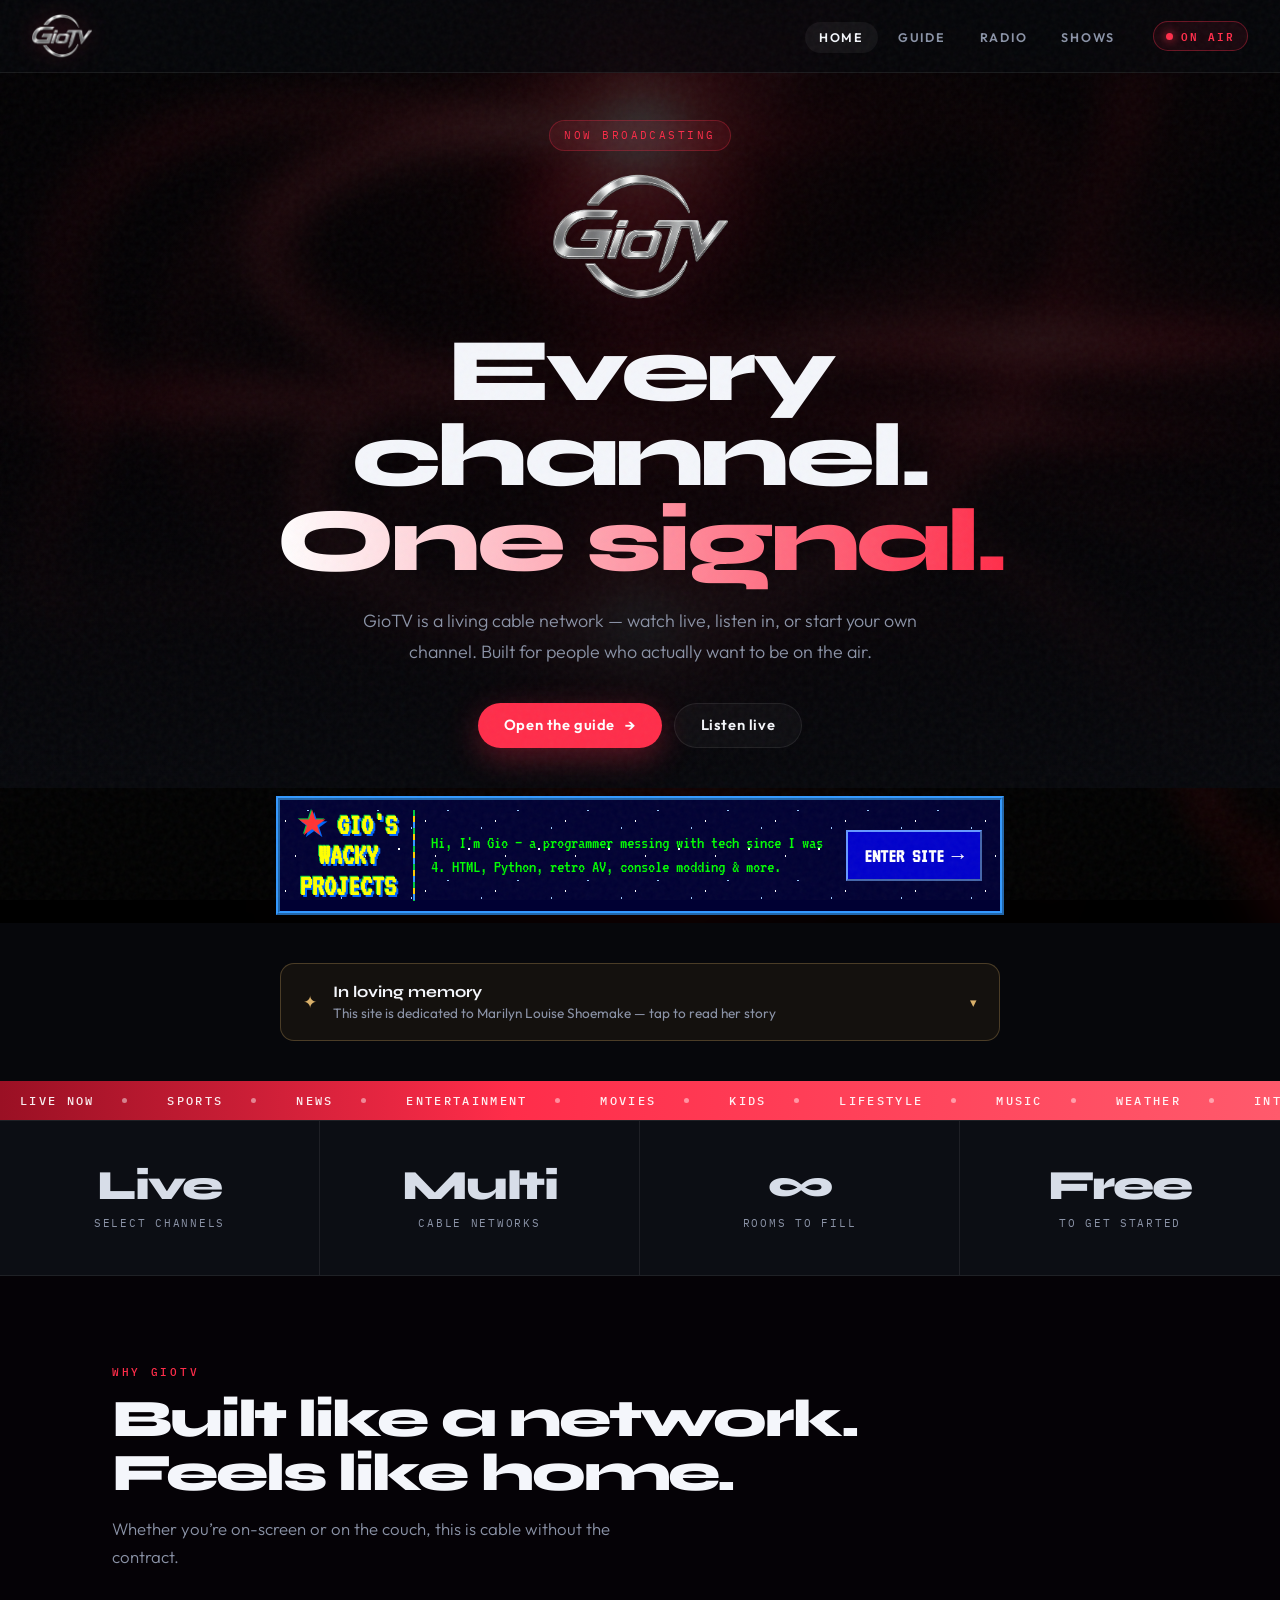
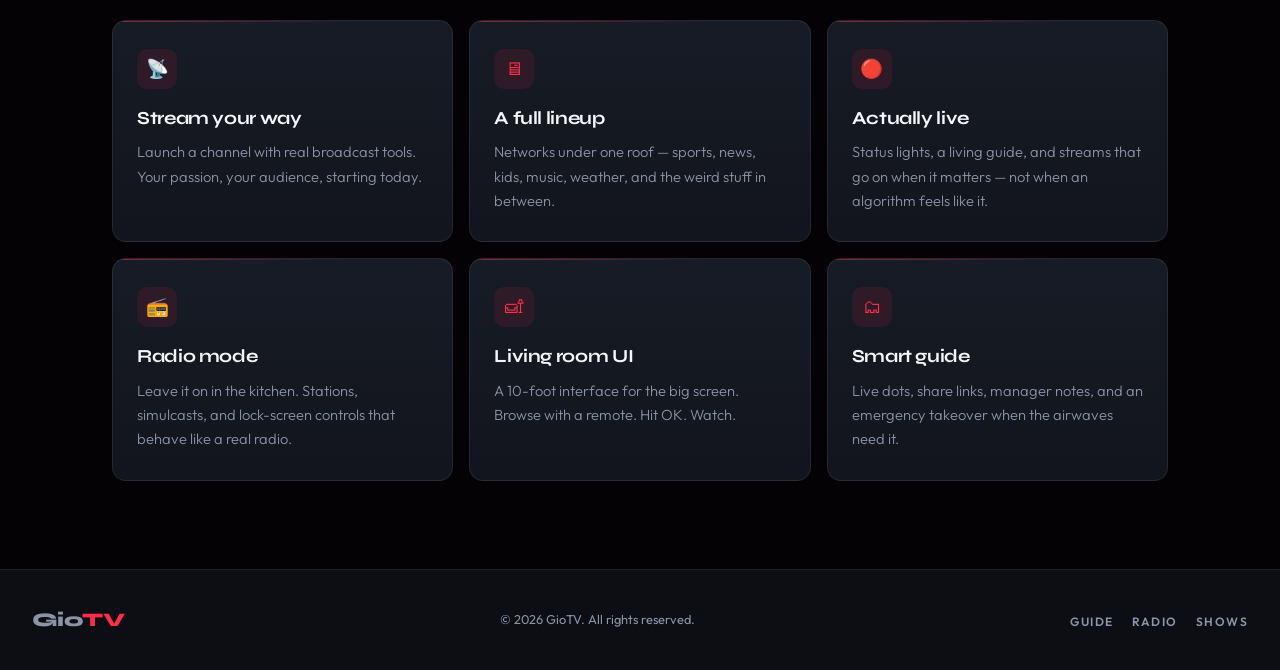
==== commit 8df3d8dd: "k" ====
--- a/index.html
+++ b/index.html
@@ -17,7 +17,7 @@
       <li><a href="index.html" class="active">Home</a></li>
       <li><a href="guide.html">Guide</a></li>
       <li><a href="radio.html">Radio</a></li>
-      <li><a href="tv.html">Living Room</a></li>
+      <li><a href="shows.html">Shows</a></li>
     </ul>
     <span class="on-air"><i></i> On air</span>
   </header>
@@ -265,7 +265,7 @@
     <ul class="footer-links">
       <li><a href="guide.html">Guide</a></li>
       <li><a href="radio.html">Radio</a></li>
-      <li><a href="tv.html">Living Room</a></li>
+      <li><a href="shows.html">Shows</a></li>
     </ul>
   </footer>
 
